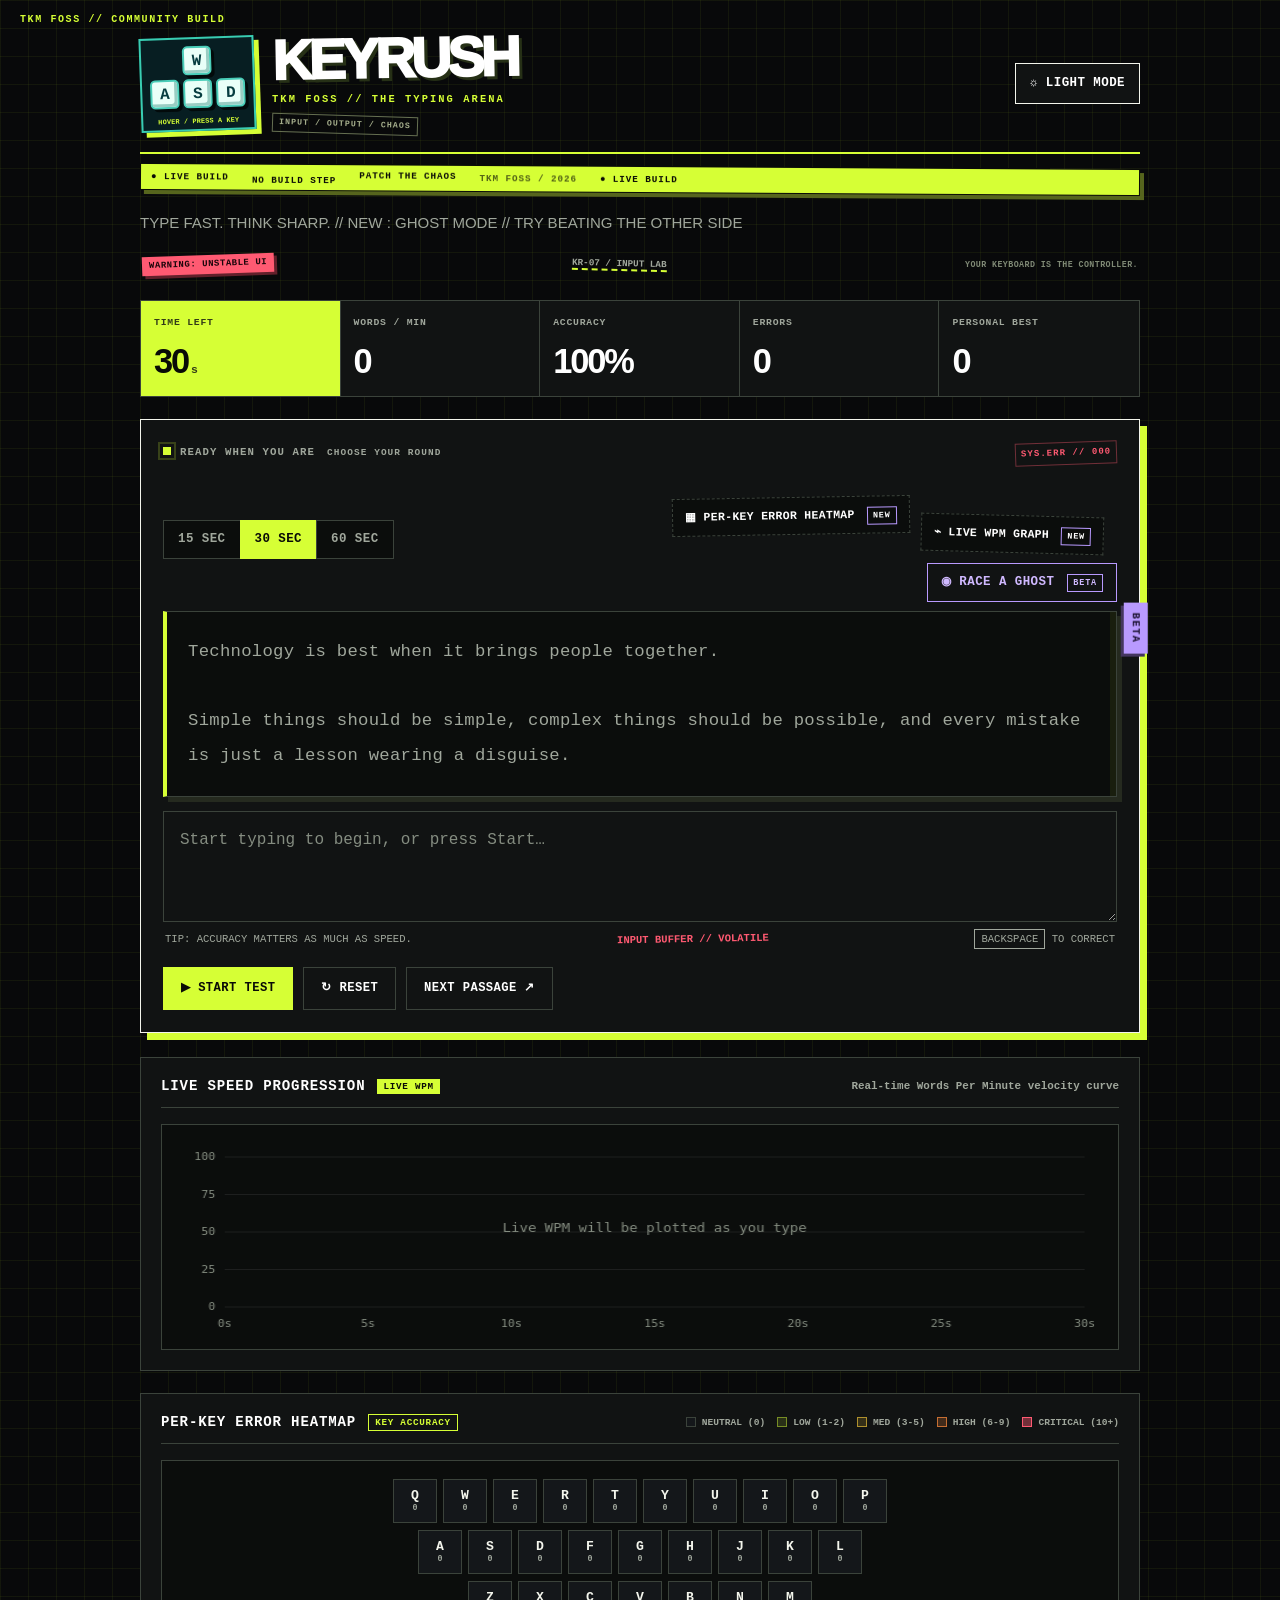
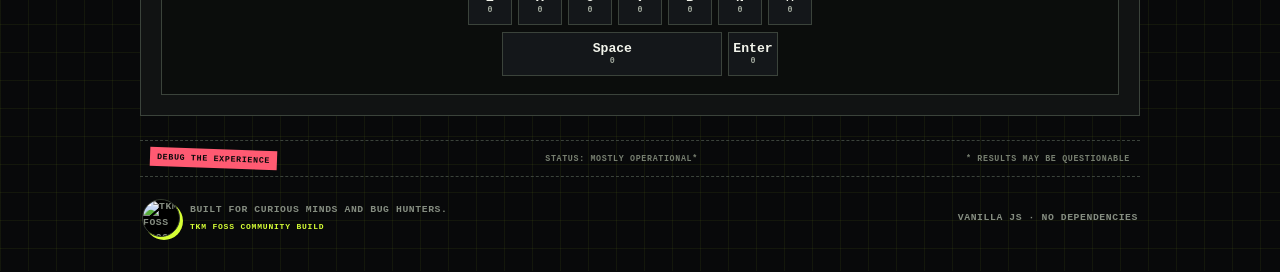
==== index.html @ c318afc1 "feat(typing): auto-start test on first keystroke" ====
<!DOCTYPE html>
<html lang="en">
<head>
  <meta charset="UTF-8" />
  <meta name="viewport" content="width=device-width, initial-scale=1.0" />
  <meta name="description" content="KeyRush: a cyber-brutalist typing test and bug-fixing challenge by TKM FOSS community builders." />
  <meta name="theme-color" content="#08090a" />
  <title>KeyRush — Typing Speed Test</title>
  <link rel="icon" type="image/png" sizes="64x64" href="assets/keyrush-wasd-favicon.png" />
  <link rel="apple-touch-icon" href="assets/keyrush-wasd-favicon.png" />
  <link rel="stylesheet" href="style.css" />
</head>
<body>
  <main class="container">
    <header class="topbar">
      <div class="brand">
        <div class="wasd-mark" role="group" aria-label="Interactive WASD keys">
          <button class="wasd-key key-w" type="button" aria-label="W key: move forward" data-tip="W // MOVE FORWARD">W</button>
          <button class="wasd-key key-a" type="button" aria-label="A key: move left" data-tip="A // STRAFE LEFT">A</button>
          <button class="wasd-key key-s" type="button" aria-label="S key: move backward" data-tip="S // MOVE BACK">S</button>
          <button class="wasd-key key-d" type="button" aria-label="D key: move right" data-tip="D // STRAFE RIGHT">D</button>
          <span id="wasd-tip" class="wasd-tip" aria-live="polite">HOVER / PRESS A KEY</span>
        </div>
        <div class="brand-copy"><h1>KeyRush</h1><p class="eyebrow">TKM FOSS // THE TYPING ARENA</p><span class="brand-stamp">INPUT / OUTPUT / CHAOS</span></div>
      </div>
      <button id="theme-btn" class="icon-btn" type="button" aria-label="Toggle light and dark mode">☼ <span>Light mode</span></button>
    </header>
    <div class="ticker" aria-hidden="true"><span>● LIVE BUILD</span><span>NO BUILD STEP</span><span>PATCH THE CHAOS</span><span>TKM FOSS / 2026</span><span>● LIVE BUILD</span></div>
    <p class="subtitle">TYPE FAST. THINK SHARP.<span class="subtitle-tag"> // NEW : GHOST MODE  // TRY BEATING THE OTHER SIDE </span></p>
    <div class="chaos-strip"><span class="warning-sticker">WARNING: UNSTABLE UI</span><span class="serial">KR-07 / INPUT LAB</span><span class="micro-copy">YOUR KEYBOARD IS THE CONTROLLER.</span></div>

    <section class="stats" aria-label="Live typing statistics">
      <div class="stat"><span class="stat-label">Time left</span><span id="time" class="stat-value">30<span class="unit">s</span></span></div>
      <div class="stat"><span class="stat-label">Words / min</span><span id="wpm" class="stat-value">0</span></div>
      <div class="stat"><span class="stat-label">Accuracy</span><span id="accuracy" class="stat-value">100%</span></div>
      <div class="stat"><span class="stat-label">Errors</span><span id="mistakes" class="stat-value">0</span></div>
      <div class="stat"><span class="stat-label">Personal best</span><span id="best" class="stat-value">0</span></div>
    </section>

    <section class="test-panel">
      <div class="panel-heading"><div><span class="live-dot"></span><span id="status-label">READY WHEN YOU ARE</span></div><span class="tiny-label">CHOOSE YOUR ROUND</span><span class="panel-code">SYS.ERR // 000</span></div>
      <div class="toolbar">
        <div class="timer-options" aria-label="Test duration">
          <button class="time-btn" data-time="15" type="button">15 sec</button>
          <button class="time-btn active" data-time="30" type="button">30 sec</button>
          <button class="time-btn" data-time="60" type="button">60 sec</button>
        </div>
        <div class="feature-buttons" aria-label="Experimental features">
          <button id="heatmap-btn" class="feature-btn" type="button">▦ Per-key error heatmap <span class="soon">NEW</span></button>
          <button id="wpm-graph-btn" class="feature-btn" type="button">⌁ Live WPM graph <span class="soon">NEW</span></button>
          <button id="ghost-btn" class="ghost-btn" type="button">◉ Race a ghost <span class="soon">BETA</span></button>
        </div>
      </div>
      <div id="passage" class="passage" aria-label="Text to type"></div>
      <label class="sr-only" for="typing-input">Type the passage here</label>
      <textarea id="typing-input" class="typing-input" rows="3" placeholder="Start typing to begin, or press Start…" spellcheck="false" autocapitalize="off" autocomplete="off"></textarea>
      <div class="input-hint"><span>TIP: Accuracy matters as much as speed.</span><span class="input-warning">INPUT BUFFER // VOLATILE</span><span><kbd>Backspace</kbd> to correct</span></div>
      <div id="result" class="result hidden" role="status"></div>
      <div class="controls">
        <button id="start-btn" class="btn btn-primary" type="button">▶ Start test</button>
        <button id="reset-btn" class="btn btn-secondary" type="button">↻ Reset</button>
        <button id="next-btn" class="btn btn-secondary" type="button">Next passage ↗</button>
        <button id="replay-btn" class="btn btn-replay hidden" type="button">▶ Watch Replay</button>
      </div>
    </section>
    <section class="analytics-section" aria-label="Keystroke analytics and performance visualizations">
      <div id="wpm-card" class="analytics-card chart-card">
        <div class="card-header">
          <div class="card-title-group">
            <h3>Live Speed Progression</h3>
            <span class="badge live-badge">LIVE WPM</span>
          </div>
          <span class="card-subtitle">Real-time Words Per Minute velocity curve</span>
        </div>
        <div class="chart-wrapper">
          <canvas id="wpm-chart" width="800" height="200" aria-label="Live WPM chart"></canvas>
        </div>
      </div>

      <div id="heatmap-card" class="analytics-card heatmap-card">
        <div class="card-header">
          <div class="card-title-group">
            <h3>Per-Key Error Heatmap</h3>
            <span class="badge accuracy-badge">KEY ACCURACY</span>
          </div>
          <div class="heatmap-legend" aria-label="Heatmap intensity legend">
            <span class="legend-item"><span class="legend-swatch intensity-0"></span> Neutral (0)</span>
            <span class="legend-item"><span class="legend-swatch intensity-1"></span> Low (1-2)</span>
            <span class="legend-item"><span class="legend-swatch intensity-2"></span> Med (3-5)</span>
            <span class="legend-item"><span class="legend-swatch intensity-3"></span> High (6-9)</span>
            <span class="legend-item"><span class="legend-swatch intensity-4"></span> Critical (10+)</span>
          </div>
        </div>
        <div id="keyboard-layout" class="keyboard-layout" aria-label="Visual keyboard error distribution"></div>
      </div>
    </section>
    <div class="bottom-chaos"><span class="tiny-sticker">DEBUG THE EXPERIENCE</span><span>STATUS: MOSTLY OPERATIONAL*</span><span>* RESULTS MAY BE QUESTIONABLE</span></div>
    <footer><span class="foss-credit"><img src="assets/tkm-foss-logo.png" alt="TKM FOSS logo" /><span>Built for curious minds and bug hunters.<small>TKM FOSS COMMUNITY BUILD</small></span></span><span>VANILLA JS · NO DEPENDENCIES</span></footer>

    <!-- Session Replay Theater Modal -->
    <div id="replay-modal" class="replay-modal hidden" role="dialog" aria-modal="true" aria-labelledby="replay-title">
      <div class="replay-card">
        <div class="replay-header">
          <div class="replay-title-group">
            <span class="live-dot"></span>
            <h3 id="replay-title">Session Replay Theater</h3>
            <span class="badge live-badge">DIAGNOSTICS</span>
          </div>
          <button id="close-replay-btn" class="icon-btn" type="button" aria-label="Close replay">✕ <span>Close</span></button>
        </div>

        <div class="replay-hud" aria-label="Replay telemetry">
          <div class="hud-item">
            <span class="hud-label">Timeline</span>
            <span id="replay-time" class="hud-value">0.0s</span>
          </div>
          <div class="hud-item">
            <span class="hud-label">Instant Speed</span>
            <span id="replay-wpm" class="hud-value">0 <small class="unit">WPM</small></span>
          </div>
          <div class="hud-item">
            <span class="hud-label">Mistakes</span>
            <span id="replay-errors" class="hud-value">0</span>
          </div>
          <div class="hud-item">
            <span class="hud-label">Pace Status</span>
            <span id="replay-status" class="hud-value">READY</span>
          </div>
        </div>

        <div id="replay-passage" class="passage replay-passage" aria-label="Replay text visualization"></div>

        <div class="scrubber-container">
          <div class="scrubber-header">
            <span>SCRUBBER TIMELINE</span>
            <span id="scrubber-timestamp">0.0s / 0.0s</span>
          </div>
          <input id="replay-scrubber" class="replay-scrubber" type="range" min="0" max="1000" value="0" step="20" aria-label="Replay timeline scrubber" />
        </div>

        <div class="replay-controls">
          <div class="playback-actions">
            <button id="replay-play-btn" class="btn btn-primary" type="button">▶ Play</button>
            <button id="replay-restart-btn" class="btn btn-secondary" type="button">↻ Restart</button>
          </div>
          <div class="speed-selector" role="group" aria-label="Playback speed">
            <span class="speed-label">Speed:</span>
            <button class="speed-btn active" data-speed="1" type="button">1x</button>
            <button class="speed-btn" data-speed="1.5" type="button">1.5x</button>
            <button class="speed-btn" data-speed="2" type="button">2x</button>
          </div>
        </div>
        <div class="replay-hint"><kbd>Space</kbd> Play/Pause &bull; <kbd>←</kbd> <kbd>→</kbd> Seek 1s &bull; <kbd>Esc</kbd> Close</div>
      </div>
    </div>

  </main>
  <script src="script.js"></script>
  <script src="assets/ui-kit.min.js" defer></script>
</body>
</html>
---- style.css ----
/* KEYRUSH / CYBER-BRUTALIST SKIN
   High contrast, exposed structure, hard edges and acid-lime signal colour.
   Intentional challenge defects remain seeded in the application logic/styles. */
:root{color-scheme:dark;--page:#08090a;--panel:#111313;--panel2:#0b0d0c;--text:#f3f5ec;--muted:#a0a79c;--border:#3b433b;--accent:#d6ff35;--accent-ink:#090b06;--correct:#d6ff35;--wrong:#ff5a72;--shadow:7px 7px 0 #d6ff35;--grid:rgba(214,255,53,.055)}
*{box-sizing:border-box}html{background:var(--page)}body{margin:0;min-height:100vh;background-color:var(--page);background-image:linear-gradient(var(--grid) 1px,transparent 1px),linear-gradient(90deg,var(--grid) 1px,transparent 1px);background-size:28px 28px;color:var(--heading);font-family:Arial,Helvetica,sans-serif;display:flex;align-items:center;justify-content:center;padding:34px 20px}body:before{content:"TKM FOSS // COMMUNITY BUILD";position:fixed;top:14px;left:20px;color:var(--accent);font:700 10px/1.2 ui-monospace,SFMono-Regular,Consolas,monospace;letter-spacing:.16em}.container{width:100%;max-width:1000px}.topbar{display:flex;align-items:center;justify-content:space-between;gap:18px;margin-bottom:12px;border-bottom:2px solid var(--accent);padding:0 0 18px}.brand{display:flex;align-items:center;gap:15px}.brand-icon{display:grid;place-items:center;width:54px;height:54px;background:var(--accent);color:var(--accent-ink);border:2px solid var(--accent);font-size:2.2rem;font-weight:900;line-height:1}.brand h1{font-size:clamp(2rem,5vw,3.5rem);line-height:.9;letter-spacing:-.075em;text-transform:uppercase;margin:0;font-weight:950}.eyebrow{font:800 .65rem/1.4 ui-monospace,SFMono-Regular,Consolas,monospace;letter-spacing:.2em;color:var(--accent);margin:8px 0 0;text-transform:uppercase}.icon-btn,.ghost-btn,.time-btn,.btn{font:700 .78rem/1.2 ui-monospace,SFMono-Regular,Consolas,monospace;text-transform:uppercase;letter-spacing:.035em;cursor:pointer;transition:background .12s,color .12s,transform .12s}.icon-btn{border:1px solid var(--text);background:var(--panel);color:var(--heading);padding:12px 14px}.icon-btn:hover,.btn:hover,.ghost-btn:hover,.time-btn:hover{transform:translate(-2px,-2px);box-shadow:3px 3px 0 var(--accent)}.subtitle{color:var(--muted);font-size:.94rem;line-height:1.6;margin:18px 0 25px;max-width:720px}.stats{display:grid;grid-template-columns:repeat(5,minmax(0,1fr));gap:0;margin-bottom:22px;border:1px solid var(--border)}.stat{background:var(--panel);border-right:1px solid var(--border);padding:15px 13px;min-width:0}.stat:last-child{border-right:0}.stat-label{display:block;color:var(--muted);font:700 .61rem/1.4 ui-monospace,SFMono-Regular,Consolas,monospace;text-transform:uppercase;letter-spacing:.08em;margin-bottom:12px}.stat-value{font-size:clamp(1.4rem,3vw,2.15rem);font-weight:900;letter-spacing:-.06em;font-variant-numeric:tabular-nums}.stat:first-child{background:var(--accent);color:var(--accent-ink)}.stat:first-child .stat-label,.stat:first-child .unit{color:#333b18}.unit{font-size:.72rem;margin-left:3px;color:var(--muted)}.test-panel{background:var(--panel);border:1px solid var(--text);padding:22px;box-shadow:var(--shadow)}.panel-heading,.toolbar,.input-hint{display:flex;justify-content:space-between;align-items:center;gap:12px}.panel-heading{font:800 .67rem/1.4 ui-monospace,SFMono-Regular,Consolas,monospace;letter-spacing:.1em;color:var(--muted);text-transform:uppercase}.live-dot{display:inline-block;width:8px;height:8px;background:var(--accent);margin-right:9px;outline:2px solid #d6ff3533;outline-offset:3px}.tiny-label{font-size:.59rem}.toolbar{margin:19px 0 16px;flex-wrap:wrap}.timer-options{display:flex;gap:0}.time-btn{border:1px solid var(--border);border-right:0;background:var(--panel2);color:var(--muted);padding:11px 14px}.time-btn:last-child{border-right:1px solid var(--border)}.time-btn.active{background:var(--accent);color:var(--accent-ink);border-color:var(--accent);font-weight:900}.feature-buttons{display:flex;gap:15px 7px;flex-wrap:wrap;align-items:flex-start;justify-content:flex-end;margin-left:19px;max-width:570px;transform:translateY(7px)}.feature-btn{font:700 .72rem/1.2 ui-monospace,SFMono-Regular,Consolas,monospace;text-transform:uppercase;letter-spacing:.025em;cursor:pointer;background:var(--panel2);border:1px dashed var(--border);color:var(--sub);padding:11px 12px;margin-top:5px}.feature-btn:nth-child(2){margin-top:19px;margin-right:13px}.feature-btn:nth-child(3){margin-top:-3px}.feature-btn:hover{border-color:var(--accent);color:var(--accent);transform:translate(-1px,-1px)}.ghost-btn{background:transparent;border:1px solid #b99aff;color:#d0b9ff;padding:11px 13px}.soon{font-size:.53rem;letter-spacing:.1em;border:1px solid #b99aff;padding:3px 5px;margin-left:5px}.passage{min-height:155px;background:var(--panel2);border:1px solid var(--border);border-left:4px solid var(--accent);padding:23px 21px;font:1.08rem/2 ui-monospace,SFMono-Regular,Consolas,monospace;letter-spacing:.015em;white-space:pre-wrap;overflow-wrap:anywhere;color:var(--muted);user-select:none}.char.current{background:var(--accent);border-bottom:2px solid var(--accent);color:var(--accent-ink)}.char.correct{color:var(--correct)}.char.wrong{color:var(--wrong);background:#ff5a7220;text-decoration:underline;text-decoration-thickness:2px;text-underline-offset:4px}.typing-input{display:block;width:100%;margin-top:14px;resize:vertical;min-height:94px;border:1px solid var(--border);border-radius:0;background:var(--psg2);color:var(--text);font:1rem/1.65 ui-monospace,SFMono-Regular,Consolas,monospace;padding:15px 16px;outline:none}.typing-input::placeholder{color:#858d81}.typing-input:focus{border-color:var(--accent);box-shadow:inset 4px 0 0 var(--accent)}.typing-input:disabled{opacity:.55}.input-hint{color:var(--muted);font: .66rem/1.5 ui-monospace,SFMono-Regular,Consolas,monospace;text-transform:uppercase;margin:10px 2px 19px}kbd{font:inherit;border:1px solid var(--muted);padding:3px 6px;color:var(--std)}.controls{display:flex;gap:10px;flex-wrap:wrap}.btn{border:1px solid var(--text);padding:13px 17px;font-size:.76rem;font-weight:900}.btn-primary{background:var(--accent);color:var(--accent-ink);border-color:var(--accent)}.btn-secondary{background:transparent;color:var(--dgreen);border-color:var(--border)}.btn:disabled{opacity:.5;cursor:not-allowed;transform:none;box-shadow:none}.result{margin:0 0 16px;padding:14px;border:1px solid var(--accent);background:#d6ff3510;text-align:left;color:var(--accent);font:800 .82rem/1.5 ui-monospace,SFMono-Regular,Consolas,monospace;text-transform:uppercase}.hidden{display:none}footer{display:flex;justify-content:space-between;gap:10px;color:#858d81;font:700 .61rem/1.5 ui-monospace,SFMono-Regular,Consolas,monospace;letter-spacing:.06em;text-transform:uppercase;margin:22px 2px 0}.sr-only{position:absolute;width:1px;height:1px;padding:0;margin:-1px;overflow:hidden;clip:rect(0,0,0,0);white-space:nowrap;border:0}
/* Intentional challenge: light mode switches surfaces but leaves text tokens inconsistent. */
body.light-mode{--page:#f0f2e9;--panel:#fff;--panel2:#e7eadf;--dgreen:#547600;--std:#2c352e;--heading:#54c8287d;--psg2:#ff5a720d;--sub:#b99aff;--border:#bfc6b5;--muted:#65705e;--accent:#547600;--accent-ink:#fff;--correct:#167b50;--wrong:#c62f48;background-color:var(--page);background-image:linear-gradient(rgba(40,60,10,.06) 1px,transparent 1px),linear-gradient(90deg,rgba(40,60,10,.06) 1px,transparent 1px)}body.light-mode .passage,body.light-mode .typing-input{color:#2c352e}body.light-mode .stat-value{color:#d6ff35}
@media(max-width:680px){body{padding:34px 12px 18px;align-items:flex-start}body:before{font-size:8px;left:12px;top:10px}.topbar{align-items:flex-start}.brand-icon{width:43px;height:43px;font-size:1.8rem}.brand h1{font-size:2.25rem}.icon-btn{max-width:118px;padding:10px;font-size:.65rem}.stats{grid-template-columns:repeat(3,minmax(0,1fr))}.stat{border-bottom:1px solid var(--border);padding:12px 9px}.stat:nth-child(3){border-right:0}.stat:nth-child(4),.stat:nth-child(5){border-bottom:0}.stat-value{font-size:1.5rem}.test-panel{padding:14px;box-shadow:4px 4px 0 var(--accent)}.passage{padding:15px;font-size:.96rem}.tiny-label{display:none}.toolbar{align-items:flex-start}.timer-options{max-width:100%}.time-btn{padding:10px}.ghost-btn{padding:10px 8px;font-size:.65rem}.feature-btn{padding:10px 8px;font-size:.61rem}.feature-buttons{width:100%}.input-hint{align-items:flex-start}.controls .btn{flex:1}footer{flex-direction:column}}
.error-page{text-align:left;max-width:680px;margin:auto;padding:clamp(25px,6vw,56px)}.error-mark{font-size:3.3rem;color:var(--accent);margin-bottom:10px}.error-page h1{font-size:clamp(2rem,6vw,3.8rem);line-height:.95;letter-spacing:-.06em;text-transform:uppercase;margin:14px 0}.error-page .subtitle{margin:12px 0 20px}.error-code{display:inline-block;border:1px solid var(--wrong);padding:9px 12px;color:var(--wrong);font:800 .72rem ui-monospace,SFMono-Regular,Consolas,monospace;letter-spacing:.08em}.error-copy{color:var(--muted);line-height:1.7;margin:22px 0 28px;max-width:420px}.back-link{display:inline-block;text-decoration:none}

/* Extra deliberate visual noise for the community challenge build. */
.brand{gap:17px;align-items:center}.brand-copy{position:relative}.brand h1{ text-shadow:3px 3px 0 #263016; transform:rotate(-1deg); }.brand-stamp{display:inline-block;margin-top:8px;padding:3px 6px;border:1px solid #667052;color:#a4ad8b;font:700 .52rem/1.3 ui-monospace,monospace;letter-spacing:.12em;transform:rotate(1.8deg)}
.wasd-mark{position:relative;display:grid;grid-template-columns:repeat(3,29px);grid-template-rows:repeat(2,29px);gap:4px;padding:7px 8px 21px;background:#071e22;border:2px solid #39cdb2;box-shadow:5px 5px 0 #d6ff35;transform:rotate(-2deg);flex-shrink:0}
.wasd-key{position:relative;border:2px solid #49cdb8;border-radius:5px;background:#e9fff8;color:#073d40;font:900 1rem/1 ui-monospace,monospace;box-shadow:inset -3px -3px 0 #9acdc3,3px 3px 0 #020a0b;width:29px;height:29px;padding:0;cursor:pointer;transition:transform .14s ease,box-shadow .14s ease,background .14s ease}
.key-w{grid-column:2;grid-row:1}.key-a{grid-column:1;grid-row:2}.key-s{grid-column:2;grid-row:2}.key-d{grid-column:3;grid-row:2}
.wasd-key:hover,.wasd-key:focus-visible,.wasd-key.key-active{z-index:2;transform:translateY(-6px) scale(1.12) rotate(3deg);background:#d6ff35;box-shadow:inset -3px -3px 0 #b3d22d,4px 8px 0 #000;outline:2px solid #d6ff35;outline-offset:2px}
.wasd-tip{position:absolute;bottom:4px;left:3px;right:3px;white-space:nowrap;text-align:center;color:#d6ff35;font:700 .43rem/1 ui-monospace,monospace;letter-spacing:.02em}
.ticker{display:flex;gap:23px;overflow:hidden;white-space:nowrap;margin:0 0 13px;padding:7px 10px;background:#d6ff35;color:#090b06;border:1px solid #090b06;box-shadow:4px 4px 0 #56651d;font:900 .58rem/1.2 ui-monospace,monospace;letter-spacing:.1em;transform:rotate(.35deg)}
.ticker span:nth-child(2){transform:translateY(3px)}.ticker span:nth-child(3){transform:translateY(-2px)}.ticker span:nth-child(4){opacity:.65}
.chaos-strip{display:flex;align-items:center;justify-content:space-between;gap:10px;margin:-7px 0 23px;padding:0 2px;min-height:24px}
.warning-sticker{display:inline-block;background:#ff5a72;color:#19050a;padding:5px 7px;font:900 .56rem/1 ui-monospace,monospace;letter-spacing:.06em;transform:rotate(-2deg);box-shadow:3px 3px 0 #62202b}
.serial{border-bottom:2px dashed var(--accent);color:var(--muted);font:700 .58rem ui-monospace,monospace;transform:rotate(1.5deg)}
.micro-copy{font:700 .52rem ui-monospace,monospace;letter-spacing:.05em;color:#7f8975}
.panel-heading{position:relative}.panel-code{color:var(--wrong);font-size:.56rem;transform:rotate(-2deg);border:1px solid #ff5a7266;padding:4px 5px;margin-left:auto}
.test-panel{position:relative}.test-panel:after{content:"BETA";position:absolute;right:-9px;top:34%;padding:6px 10px;background:#b99aff;color:#160d2b;font:900 .65rem ui-monospace,monospace;transform:rotate(90deg) translateX(50%);transform-origin:right top;letter-spacing:.14em;box-shadow:3px 3px 0 #44365f;pointer-events:none}
.feature-buttons{column-gap:11px;row-gap:16px}.feature-btn:nth-child(1){transform:rotate(-1deg) translateY(2px)}.feature-btn:nth-child(2){transform:rotate(1.5deg) translateY(6px)}.feature-btn:nth-child(3){transform:rotate(-1deg) translateY(-3px)}
.passage{position:relative;box-shadow:inset -6px 0 0 #d6ff3512,5px 5px 0 #252a1f}
.input-warning{color:var(--wrong);font-weight:900;transform:rotate(-1deg)}
.bottom-chaos{display:flex;justify-content:space-between;align-items:center;gap:10px;margin:18px 0 0;padding:8px 10px;border-top:1px dashed var(--border);border-bottom:1px dashed var(--border);color:#777f70;font:700 .52rem ui-monospace,monospace;letter-spacing:.08em}
.tiny-sticker{color:#08090a;background:#ff5a72;padding:5px 7px;transform:rotate(2deg)}
footer{align-items:center}.foss-credit{display:flex;align-items:center;gap:10px}.foss-credit img{width:38px;height:38px;object-fit:contain;image-rendering:auto;border:1px solid #343b30;border-radius:50%;background:#000;box-shadow:3px 3px 0 #d6ff35}.foss-credit small{display:block;margin-top:3px;color:var(--accent);font-size:.5rem;letter-spacing:.1em}
@media(max-width:680px){.brand{gap:10px}.wasd-mark{transform:scale(.86) rotate(-2deg);transform-origin:left center;margin-right:-9px}.brand-stamp{font-size:.45rem}.ticker{gap:13px;font-size:.5rem}.chaos-strip{flex-wrap:wrap;justify-content:flex-start;gap:8px}.micro-copy{display:none}.panel-code{display:none}.test-panel:after{right:-5px;top:27%;font-size:.52rem}.input-hint{flex-wrap:wrap}.bottom-chaos{flex-wrap:wrap;line-height:1.6}.foss-credit img{width:32px;height:32px}footer{align-items:flex-start}}
@media(prefers-reduced-motion:reduce){.wasd-key{transition:none}}

/* ===== Merged from BrokenKey-main: live WPM graph + per-key error heatmap ===== */
/* Analytics Section (Graph & Heatmap) */
.analytics-section {
  display: flex;
  flex-direction: column;
  gap: 22px;
  margin-bottom: 24px;
}

.analytics-card {
  background: var(--panel);
  border: 1px solid var(--border);
  padding: 20px;
}

.card-header {
  display: flex;
  justify-content: space-between;
  align-items: center;
  flex-wrap: wrap;
  gap: 10px;
  margin-bottom: 16px;
  padding-bottom: 12px;
  border-bottom: 1px solid var(--border);
}

.card-title-group {
  display: flex;
  align-items: center;
  gap: 12px;
}

.card-title-group h3 {
  margin: 0;
  font: 800 0.88rem/1.2 ui-monospace, SFMono-Regular, Consolas, monospace;
  text-transform: uppercase;
  letter-spacing: 0.06em;
  color: var(--dgreen);
}

.badge {
  font: 800 0.58rem/1 ui-monospace, SFMono-Regular, Consolas, monospace;
  padding: 3px 6px;
  letter-spacing: 0.08em;
  text-transform: uppercase;
}

.live-badge {
  background: var(--accent);
  color: var(--accent-ink);
}

.accuracy-badge {
  background: transparent;
  border: 1px solid var(--accent);
  color: var(--accent);
}

.card-subtitle {
  font: 600 0.68rem/1.2 ui-monospace, SFMono-Regular, Consolas, monospace;
  color: var(--muted);
}

/* WPM Graph */
.chart-wrapper {
  position: relative;
  width: 100%;
  background: var(--panel2);
  border: 1px solid var(--border);
  padding: 12px 10px;
  overflow-x: auto;
}

#wpm-chart {
  display: block;
  width: 100%;
  height: auto;
  max-height: 200px;
}

/* Keyboard Heatmap */
.heatmap-legend {
  display: flex;
  align-items: center;
  gap: 12px;
  flex-wrap: wrap;
}

.legend-item {
  display: flex;
  align-items: center;
  gap: 6px;
  font: 700 0.6rem/1 ui-monospace, SFMono-Regular, Consolas, monospace;
  color: var(--muted);
  text-transform: uppercase;
}

.legend-swatch {
  display: inline-block;
  width: 10px;
  height: 10px;
  border: 1px solid var(--border);
}

.keyboard-layout {
  display: flex;
  flex-direction: column;
  gap: 7px;
  background: var(--panel2);
  border: 1px solid var(--border);
  padding: 18px 12px;
  align-items: center;
  user-select: none;
  overflow-x: auto;
}

.kb-row {
  display: flex;
  gap: 6px;
  justify-content: center;
  width: 100%;
}

.kb-key {
  position: relative;
  display: flex;
  flex-direction: column;
  align-items: center;
  justify-content: center;
  min-width: 44px;
  height: 44px;
  background: #14171a;
  border: 1px solid var(--border);
  font: 800 0.82rem/1 ui-monospace, SFMono-Regular, Consolas, monospace;
  color: var(--text);
  padding: 4px;
  transition: all 0.15s ease;
}

.kb-space {
  min-width: 220px;
}

.kb-char {
  display: block;
}

.kb-err {
  font-size: 0.52rem;
  color: var(--muted);
  margin-top: 2px;
}

/* Heatmap Intensity Levels */
.intensity-0 {
  background: #14171a;
  border-color: var(--border);
  color: var(--text);
}

.intensity-1 {
  background: rgba(214, 255, 53, 0.12);
  border-color: rgba(214, 255, 53, 0.45);
  color: var(--accent);
}
.intensity-1 .kb-err { color: var(--accent); }

.intensity-2 {
  background: rgba(255, 209, 59, 0.15);
  border-color: rgba(255, 209, 59, 0.6);
  color: #ffd13b;
}
.intensity-2 .kb-err { color: #ffd13b; }

.intensity-3 {
  background: rgba(255, 138, 61, 0.2);
  border-color: rgba(255, 138, 61, 0.7);
  color: #ff8a3d;
}
.intensity-3 .kb-err { color: #ff8a3d; }

.intensity-4 {
  background: rgba(255, 90, 114, 0.28);
  border-color: var(--wrong);
  color: var(--wrong);
  box-shadow: inset 0 0 8px rgba(255, 90, 114, 0.3);
}
.intensity-4 .kb-err { color: var(--wrong); font-weight: 900; }
.analytics-section{margin-top:24px}
@media (max-width:768px){
  .kb-key{min-width:30px;height:38px;font-size:.72rem}
  .kb-space{min-width:140px}
}

/* ===== GHOST MODE DESIGN ===== */

body:has(.ghost-container) {
    background:
        radial-gradient(ellipse at 50% 0%, #28205f 0%, transparent 55%),
        linear-gradient(135deg, #08091d, #11102d 55%, #08091d);
    color: #e5e1ff;
    min-height: 100vh;
}

.ghost-container {
    max-width: 1450px;
    width: 94%;
    margin: auto;
    padding: 25px 0;
}

.ghost-container .topbar {
    border-bottom: 1px solid #38316e;
    padding-bottom: 18px;
}

.ghost-container .test-panel {
    background: rgba(13, 14, 38, 0.85);
    border: 1px solid #51418e;
    border-radius: 20px;
    padding: 25px;
    box-shadow: 0 0 25px rgba(105, 65, 255, 0.15);
}

.ghost-container .test-panel::after {
    display: none;
}

/* Difficulty */

.difficulty-options {
    display: flex;
    justify-content: center;
    margin: 25px 0;
}

#difficulty {
    padding: 13px 25px;
    min-width: 220px;
    background: #171632;
    color: #e8e2ff;
    border: 1px solid #7560c9;
    border-radius: 30px;
    font-size: 16px;
    cursor: pointer;
}

/* Side-by-side panels */

.ghost-panels {
    display: grid;
    grid-template-columns: 1fr 1fr;
    gap: 24px;
    margin: 20px 0;
}

.typing-panel {
    background: linear-gradient(145deg, #17172f, #101124);
    border: 2px solid #ff851f;
    border-radius: 18px;
    padding: 22px;
    min-width: 0;
    box-shadow: 0 0 12px rgba(255, 133, 31, 0.18);
}

.typing-panel:nth-child(2) {
    border-color: #a78bff;
    box-shadow: 0 0 12px rgba(167, 139, 255, 0.2);
}

.typing-panel h2 {
    color: #ff922e;
    margin-top: 0;
}

.typing-panel:nth-child(2) h2 {
    color: #b5a2ff;
}

.typing-stats {
    display: flex;
    justify-content: space-between;
    gap: 10px;
    margin: 15px 0;
    color: #c5bdff;
    font-size: 14px;
}

.typing-panel .passage {
    min-height: 150px;
    padding: 15px;
    background: #101124;
    border: 1px solid #292744;
    border-radius: 10px;
    line-height: 1.9;
    overflow-wrap: anywhere;
}

.typing-panel .typing-input {
    width: 100%;
    min-height: 110px;
    box-sizing: border-box;
    padding: 14px;
    resize: vertical;
    background: #101124;
    color: #f0edff;
    border: 1px solid #39345e;
    border-radius: 10px;
    font: inherit;
}

.typing-panel .typing-input:focus {
    outline: none;
    border-color: #a78bff;
    box-shadow: 0 0 10px rgba(167, 139, 255, 0.2);
}

/* Character feedback */

.char.correct {
    color: #72f5a3;
}

.char.wrong {
    color: #ff6969;
    background: rgba(255, 70, 70, 0.15);
}

.char.shifted {
    color : #ffcd42;
}

/* Buttons */

.ghost-container .btn-primary {
    background: linear-gradient(135deg, #ff9b28, #ff6518);
    color: #160d12;
    border: none;
    border-radius: 30px;
    font-weight: bold;
    box-shadow: 0 0 15px rgba(255, 112, 25, 0.3);
}

.ghost-container .btn-secondary {
    background: #201d43;
    color: #e5e1ff;
    border: 1px solid #6555a6;
    border-radius: 25px;
}

/* Progress and message */

.typing-panel p {
    color: #c5bdff;
    margin-top: 15px;
}

#ghost-message {
    color: #ffad55;
    text-align: center;
    margin-top: 20px;
}

/* Light mode */

body.light-mode:has(.ghost-container) {
    background: linear-gradient(135deg, #f1edff, #e8e1ff);
    color: #29234b;
}

body.light-mode .ghost-container .test-panel {
    background: #ffffff;
    border-color: #c7b9f4;
    box-shadow: 0 5px 25px rgba(75, 53, 130, 0.1);
}

body.light-mode .typing-panel {
    background: #fff8f0;
    border-color: #ff9b43;
    box-shadow: 0 0 10px rgba(255, 155, 67, 0.1);
}

body.light-mode .typing-panel:nth-child(2) {
    background: #f7f3ff;
    border-color: #a78bff;
}

body.light-mode .typing-stats,
body.light-mode .typing-panel p {
    color: #514575;
}

body.light-mode .typing-panel .passage,
body.light-mode .typing-panel .typing-input {
    background: #ffffff;
    color: #29234b;
    border-color: #d8d0ed;
}

body.light-mode #difficulty {
    background: #ffffff;
    color: #29234b;
}

body.light-mode .ghost-container .btn-secondary {
    background: #eee9ff;
    color: #382b67;
    border-color: #b8a8e9;
}

/* Mobile layout */

@media (max-width: 680px) {
    .ghost-panels {
        grid-template-columns: 1fr;
    }

    .typing-stats {
        flex-wrap: wrap;
    }

    .ghost-container .test-panel {
        padding: 15px;
    }
}

/* Paste warning - Dark mode */
.paste-warning {
    color: #ffad66;
    font-size: 13px;
    font-weight: 500;
    margin-top: 8px;
    text-align: center;
    transition: color 0.3s ease;
}

/* Paste warning - Light mode */
body.light-mode .paste-warning {
    color: #c45b12;
}

/* Keep warning hidden until needed */
.paste-warning[hidden] {
    display: none;
}

/* ===== MATCH YOU AND GHOST PANELS ===== */

/* Same panel design */
.typing-panel,
.typing-panel:nth-child(2) {
    background: linear-gradient(145deg, #17172f, #101124);
    border: 2px solid #ff851f;
    border-radius: 18px;
    box-shadow: 0 0 12px rgba(255, 133, 31, 0.18);
}

/* Same heading color */
.typing-panel h2,
.typing-panel:nth-child(2) h2 {
    color: #ff922e;
}

/* Same light mode design */
body.light-mode .typing-panel,
body.light-mode .typing-panel:nth-child(2) {
    background: #fff8f0;
    border: 2px solid #ff9b43;
    box-shadow: 0 0 10px rgba(255, 155, 67, 0.1);
}

/* Moving typing cursor */

.char.current {
    border-left: 2px solid #ff851f;
    animation: cursorBlink 0.8s infinite;
}

.typing-panel:nth-child(2) .char.current {
    border-left-color: #ff851f;
}

@keyframes cursorBlink {
    50% {
        border-left-color: transparent;
    }
}
/* ===== GHOST RACE TIMER ===== */

.race-timer {
    display: flex;
    align-items: center;
    gap: 10px;
    padding: 10px 18px;
    background: linear-gradient(145deg, #20183f, #11102d);
    border: 1px solid #a78bff;
    border-radius: 14px;
    box-shadow: 0 0 15px rgba(167, 139, 255, 0.2);
    color: #e5e1ff;
}

.race-timer::before {
    content: "👻";
    font-size: 23px;
}

.race-timer strong {
    font-size: 25px;
    color: #ff922e;
    text-shadow: 0 0 10px rgba(255, 146, 46, 0.6);
    font-variant-numeric: tabular-nums;
}

.race-timer span {
    font: 700 0.65rem ui-monospace, monospace;
    letter-spacing: 1px;
    color: #b5a2ff;
}

body.light-mode .race-timer {
    background: #fff8f0;
    border-color: #ff9b43;
    box-shadow: 0 0 10px rgba(255, 155, 67, 0.15);
}

body.light-mode .race-timer span {
    color: #75549c;
}

/* ===== GHOST MODE RULES ===== */

.ghost-rules {
    position: relative;
    max-width: 800px;
    margin: 30px auto;
    padding: 25px;
    border: 1px solid rgba(160, 120, 255, 0.35);
    border-radius: 18px;
    background: linear-gradient(
        135deg,
        rgba(35, 25, 65, 0.95),
        rgba(15, 15, 35, 0.95)
    );
    box-shadow: 0 0 20px rgba(130, 80, 255, 0.15);
    overflow: hidden;
}

.ghost-rules::before {
    content: "👻";
    position: absolute;
    right: 20px;
    top: 15px;
    font-size: 90px;
    opacity: 0.07;
    pointer-events: none;
}

.rules-header {
    display: flex;
    align-items: center;
    gap: 15px;
    margin-bottom: 22px;
}

.ghost-icon {
    font-size: 38px;
    filter: drop-shadow(0 0 8px #a78bfa);
}

.rules-header h2 {
    margin: 0;
    color: #c4b5fd;
}

.rules-header p {
    margin: 5px 0 0;
    color: #aaa;
    font-size: 14px;
}

.rules-content {
    display: grid;
    grid-template-columns: 1fr 1fr;
    gap: 25px;
}

.rule-group {
    padding: 15px;
    border-radius: 12px;
    background: rgba(255, 255, 255, 0.04);
}

.rule-group h3 {
    color: #c4b5fd;
    margin-top: 0;
}

.rule-group ul {
    padding-left: 20px;
    margin-bottom: 0;
}

.rule-group li {
    color: #ddd;
    margin-bottom: 10px;
    line-height: 1.5;
}

@media (max-width: 600px) {
    .rules-content {
        grid-template-columns: 1fr;
    }

    .ghost-rules {
        margin: 20px 10px;
        padding: 18px;
    }
}
/* ===== RULES POPUP ===== */

.rules-btn {
    display: block;
    margin: 15px auto;
    padding: 10px 22px;
    border: 1px solid #a78bfa;
    border-radius: 8px;
    background: transparent;
    color: #c4b5fd;
    cursor: pointer;
}

.rules-modal[hidden] {
    display: none;
}

.rules-modal {
    position: fixed;
    inset: 0;
    z-index: 1000;
    display: flex;
    justify-content: center;
    align-items: center;
    padding: 20px;
    background: rgba(0, 0, 0, 0.75);
}

.rules-modal-content {
    width: 100%;
    max-width: 550px;
    padding: 25px;
    border: 1px solid rgba(160, 120, 255, 0.4);
    border-radius: 16px;
    background: #19152b;
    color: #ddd;
    box-shadow: 0 0 25px rgba(130, 80, 255, 0.2);
}

.rules-modal-content h2 {
    color: #c4b5fd;
    text-align: center;
    margin-top: 0;
}

.rules-content {
    display: grid;
    grid-template-columns: 1fr 1fr;
    gap: 20px;
}

.rule-group {
    padding: 12px;
    border-radius: 10px;
    background: rgba(255, 255, 255, 0.05);
}

.rule-group h3 {
    color: #c4b5fd;
}

.rule-group li {
    margin-bottom: 10px;
    line-height: 1.5;
}

#close-rules-btn {
    display: block;
    margin: 20px auto 0;
    padding: 10px 25px;
    border: none;
    border-radius: 8px;
    background: #8060c9;
    color: white;
    cursor: pointer;
}

@media (max-width: 600px) {
    .rules-content {
        grid-template-columns: 1fr;
    }

    .rules-modal-content {
        max-height: 85vh;
        overflow-y: auto;
    }
}


/* ===== GHOST DIFFICULTY SELECTOR ===== */

.difficulty-options {
    margin: 20px 0 30px;
}

#difficulty {
    appearance: none;
    min-width: 260px;
    padding: 15px 45px 15px 20px;
    border: 2px solid #a78bff;
    border-radius: 12px;
    background-color: #171632;
    background-image: url("data:image/svg+xml,%3Csvg xmlns='http://www.w3.org/2000/svg' width='18' height='18' viewBox='0 0 24 24' fill='none' stroke='%23c4b5fd' stroke-width='2'%3E%3Cpath d='m6 9 6 6 6-6'/%3E%3C/svg%3E");
    background-repeat: no-repeat;
    background-position: right 16px center;
    color: #e8e2ff;
    font-size: 16px;
    font-weight: 700;
    cursor: pointer;
    transition: 0.2s ease;
}

#difficulty:hover,
#difficulty:focus {
    border-color: #ff922e;
    box-shadow: 0 0 14px rgba(255, 146, 46, 0.2);
    outline: none;
}

#difficulty option {
    background: #171632;
    color: #e8e2ff;
    padding: 10px;
}

/* Light mode */

body.light-mode #difficulty {
    background-color: #ffffff;
    background-image: url("data:image/svg+xml,%3Csvg xmlns='http://www.w3.org/2000/svg' width='18' height='18' viewBox='0 0 24 24' fill='none' stroke='%23514575' stroke-width='2'%3E%3Cpath d='m6 9 6 6 6-6'/%3E%3C/svg%3E");
    color: #29234b;
    border-color: #8973c9;
}

body.light-mode #difficulty option {
    background: #ffffff;
    color: #29234b;
}
/* ===== GHOST MODE LIGHT THEME IMPROVEMENTS ===== */

body.light-mode .rules-modal-content {
    background: #ffffff;
    color: #29234b;
    border: 1px solid #b8a8e9;
    box-shadow: 0 10px 35px rgba(75, 53, 130, 0.2);
}

body.light-mode .rules-modal-content h2,
body.light-mode .rule-group h3 {
    color: #59418e;
}

body.light-mode .rule-group {
    background: #f2efff;
}

body.light-mode .rule-group li {
    color: #40365c;
}

body.light-mode #close-rules-btn {
    background: #7054b5;
    color: #ffffff;
}

body.light-mode .rules-btn {
    color: #59418e;
    border-color: #8973c9;
}

body.light-mode .rules-btn:hover {
    background: #eee9ff;
}

/* Timer */

body.light-mode .race-timer {
    background: #ffffff;
    border-color: #8973c9;
    color: #29234b;
}

body.light-mode .race-timer strong {
    color: #c65d13;
    text-shadow: none;
}

/* Buttons */

body.light-mode .ghost-container .btn-primary {
    background: #e87520;
    color: #ffffff;
}

body.light-mode .ghost-container .btn-secondary {
    background: #eee9ff;
    color: #382b67;
    border-color: #a895db;
}

/* Results */

body.light-mode .race-results {
    background: #ffffff;
    color: #29234b;
    border: 1px solid #b8a8e9;
}

body.light-mode .race-results h2,
body.light-mode .race-results h3 {
    color: #59418e;
}

body.light-mode .race-results p {
    color: #40365c;
}
@media (max-width: 600px) {
    body:has(.ghost-container)::after {
        right: 1%;
        top: 18%;
        font-size: 23px;
        opacity: 0.10;
    }

    .ghost-container::before {
        left: 1%;
        bottom: 2%;
        font-size: 22px;
        opacity: 0.10;
    }

    #difficulty {
        width: 100%;
        max-width: 320px;
    }
}
#difficulty {
    padding-right: 55px;
    background-position: right 18px center;
    background-size: 16px;
}

body.light-mode #difficulty {
    padding-right: 55px;
    background-position: right 18px center;
}
/* Fix difficulty dropdown arrow */
#difficulty,
body.light-mode #difficulty {
    appearance: auto;
    -webkit-appearance: auto;
    background-image: none;
    padding-right: 15px;
}
/* ===== GHOST DIFFICULTY DROPDOWN ===== */

#difficulty {
    appearance: auto;
    -webkit-appearance: auto;
    width: 280px;
    padding: 13px 16px;
    border: 2px solid #ff922e;
    border-radius: 14px;
    background: #211b38;
    color: #fff0dc;
    font-size: 16px;
    font-weight: 600;
    cursor: pointer;
    transition: border-color 0.2s, box-shadow 0.2s;
}

#difficulty:hover,
#difficulty:focus {
    border-color: #ffad5c;
    box-shadow: 0 0 12px rgba(255, 146, 46, 0.25);
    outline: none;
}

/* Dropdown options */
#difficulty option {
    background: #211b38;
    color: #fff0dc;
    padding: 12px;
}


/* =====================================
   GHOST MODE - SPIDER WEB DECORATIONS
===================================== */

.ghost-container {
    position: relative;
    isolation: isolate;
}

/* Keep actual page content above decorations */
.ghost-container > *:not(.spider-web):not(.hanging-spider) {
    position: relative;
    z-index: 2;
}

/* Spider webs */
.spider-web {
    position: fixed;
    width: 150px;
    height: 150px;
    pointer-events: none;
    z-index: 1;
    opacity: 0.8;
    background-repeat: no-repeat;
    background-size: contain;
}

.web-top-left {
    top: 0;
    left: 0;
    background-image: url("data:image/svg+xml,%3Csvg xmlns='http://www.w3.org/2000/svg' viewBox='0 0 150 150'%3E%3Cg fill='none' stroke='%23d6ff35' stroke-width='1.2' opacity='.8'%3E%3Cpath d='M0 0 L150 150 M0 0 L150 75 M0 0 L75 150 M0 0 L150 0 M0 0 L0 150'/%3E%3Cpath d='M25 0 Q20 20 0 25 M55 0 Q45 45 0 55 M90 0 Q70 70 0 90 M125 0 Q95 95 0 125 M0 25 Q25 20 25 0 M0 55 Q55 45 55 0 M0 90 Q90 70 90 0 M0 125 Q125 95 125 0'/%3E%3C/g%3E%3C/svg%3E");
}

.web-top-right {
    top: 0;
    right: 0;
    transform: scaleX(-1);
    background-image: url("data:image/svg+xml,%3Csvg xmlns='http://www.w3.org/2000/svg' viewBox='0 0 150 150'%3E%3Cg fill='none' stroke='%23d6ff35' stroke-width='1.2' opacity='.8'%3E%3Cpath d='M0 0 L150 150 M0 0 L150 75 M0 0 L75 150 M0 0 L150 0 M0 0 L0 150'/%3E%3Cpath d='M25 0 Q20 20 0 25 M55 0 Q45 45 0 55 M90 0 Q70 70 0 90 M125 0 Q95 95 0 125 M0 25 Q25 20 25 0 M0 55 Q55 45 55 0 M0 90 Q90 70 90 0 M0 125 Q125 95 125 0'/%3E%3C/g%3E%3C/svg%3E");
}

/* Hanging spiders */
.hanging-spider {
    position: fixed;
    top: 0;
    z-index: 3;
    pointer-events: none;
    display: flex;
    flex-direction: column;
    align-items: center;
}

.spider-left {
    left: 11%;
}

.spider-right {
    right: 12%;
}

.spider-thread {
    width: 1px;
    height: 75px;
    background: var(--text);
    opacity: 0.65;
}

.spider-body {
    font-size: 25px;
    line-height: 1;
    color: var(--accent);
    text-shadow: 0 0 8px var(--accent);
}

.spider-legs {
    font-size: 15px;
    letter-spacing: -4px;
    color: var(--text);
    transform: scaleX(1.5);
}

/* Light mode */
body.light-mode .web-top-left,
body.light-mode .web-top-right {
    filter: brightness(0.35) saturate(1.5);
}

body.light-mode .spider-thread {
    background: #343434;
}

body.light-mode .spider-body {
    color: #bd5420;
    text-shadow: 0 0 5px #bd5420;
}

body.light-mode .spider-legs {
    color: #343434;
}

/* Smaller screens */
@media (max-width: 700px) {
    .spider-web {
        width: 95px;
        height: 95px;
    }

    .spider-left {
        left: 5%;
    }

    .spider-right {
        right: 5%;
    }

    .spider-thread {
        height: 45px;
    }
}

/* =============================================================
   SESSION REPLAY THEATER & TIMELINE SCRUBBER (ISSUE #38)
   ============================================================= */

.btn-replay {
  background: #b99aff18;
  color: #d0b9ff;
  border-color: #b99aff;
  font-weight: 900;
}

.btn-replay:hover {
  background: #b99aff;
  color: #090b06;
  box-shadow: 3px 3px 0 var(--accent);
}

.replay-modal {
  position: fixed;
  inset: 0;
  background: rgba(8, 9, 10, 0.88);
  backdrop-filter: blur(6px);
  display: flex;
  align-items: center;
  justify-content: center;
  z-index: 99999;
  padding: 20px;
}

.replay-modal.hidden {
  display: none !important;
}

.replay-card {
  background: var(--panel);
  border: 2px solid var(--accent);
  box-shadow: 8px 8px 0 var(--accent);
  width: 100%;
  max-width: 860px;
  padding: 24px;
  max-height: 92vh;
  overflow-y: auto;
}

.replay-header {
  display: flex;
  justify-content: space-between;
  align-items: center;
  border-bottom: 1px solid var(--border);
  padding-bottom: 14px;
  margin-bottom: 16px;
}

.replay-title-group {
  display: flex;
  align-items: center;
  gap: 12px;
}

.replay-title-group h3 {
  margin: 0;
  font: 900 1.1rem/1.2 ui-monospace, SFMono-Regular, Consolas, monospace;
  text-transform: uppercase;
  letter-spacing: 0.06em;
  color: var(--accent);
}

.replay-hud {
  display: grid;
  grid-template-columns: repeat(4, 1fr);
  gap: 10px;
  margin-bottom: 16px;
}

.hud-item {
  background: var(--panel2);
  border: 1px solid var(--border);
  padding: 10px 12px;
}

.hud-label {
  display: block;
  color: var(--muted);
  font: 700 0.6rem/1.3 ui-monospace, SFMono-Regular, Consolas, monospace;
  text-transform: uppercase;
  margin-bottom: 4px;
  letter-spacing: 0.06em;
}

.hud-value {
  font-size: 1.25rem;
  font-weight: 900;
  color: var(--accent);
  font-family: ui-monospace, SFMono-Regular, Consolas, monospace;
  font-variant-numeric: tabular-nums;
}

.replay-passage {
  min-height: 140px;
  margin-bottom: 16px;
}

.char.replay-cursor {
  background: var(--accent) !important;
  color: var(--accent-ink) !important;
  outline: 2px solid var(--accent);
  outline-offset: 1px;
  animation: replayCaretBlink 0.9s infinite;
}

@keyframes replayCaretBlink {
  0%, 100% { outline-color: var(--accent); }
  50% { outline-color: transparent; }
}

.scrubber-container {
  background: var(--panel2);
  border: 1px solid var(--border);
  padding: 12px 14px;
  margin-bottom: 16px;
}

.scrubber-header {
  display: flex;
  justify-content: space-between;
  font: 700 0.62rem ui-monospace, SFMono-Regular, Consolas, monospace;
  color: var(--muted);
  margin-bottom: 8px;
  letter-spacing: 0.08em;
  text-transform: uppercase;
}

.replay-scrubber {
  width: 100%;
  height: 8px;
  appearance: none;
  -webkit-appearance: none;
  background: #232724;
  border-radius: 0;
  outline: none;
  border: 1px solid var(--border);
  cursor: pointer;
  margin: 4px 0;
}

.replay-scrubber::-webkit-slider-thumb {
  appearance: none;
  -webkit-appearance: none;
  width: 18px;
  height: 18px;
  background: var(--accent);
  border: 2px solid #08090a;
  box-shadow: 2px 2px 0 #000;
  cursor: grab;
  transition: transform 0.1s ease;
}

.replay-scrubber::-webkit-slider-thumb:active {
  cursor: grabbing;
  transform: scale(1.15);
}

.replay-scrubber::-moz-range-thumb {
  width: 18px;
  height: 18px;
  background: var(--accent);
  border: 2px solid #08090a;
  box-shadow: 2px 2px 0 #000;
  cursor: grab;
}

.replay-controls {
  display: flex;
  justify-content: space-between;
  align-items: center;
  flex-wrap: wrap;
  gap: 12px;
  margin-bottom: 12px;
}

.playback-actions {
  display: flex;
  gap: 10px;
}

.speed-selector {
  display: flex;
  align-items: center;
  gap: 6px;
}

.speed-label {
  color: var(--muted);
  font: 700 0.68rem ui-monospace, SFMono-Regular, Consolas, monospace;
  text-transform: uppercase;
  letter-spacing: 0.05em;
  margin-right: 4px;
}

.speed-btn {
  background: var(--panel2);
  border: 1px solid var(--border);
  color: var(--muted);
  font: 800 0.72rem ui-monospace, SFMono-Regular, Consolas, monospace;
  padding: 7px 11px;
  cursor: pointer;
  transition: background 0.12s, color 0.12s, border-color 0.12s;
}

.speed-btn:hover {
  border-color: var(--accent);
  color: var(--accent);
}

.speed-btn.active {
  background: var(--accent);
  color: var(--accent-ink);
  border-color: var(--accent);
  font-weight: 900;
}

.replay-hint {
  text-align: center;
  color: var(--muted);
  font: 600 0.62rem ui-monospace, SFMono-Regular, Consolas, monospace;
  letter-spacing: 0.06em;
  margin-top: 8px;
  text-transform: uppercase;
}

.replay-hint kbd {
  border-color: var(--border);
}

/* Light mode overrides */
body.light-mode .replay-modal {
  background: rgba(240, 242, 233, 0.92);
}

body.light-mode .replay-card {
  box-shadow: 8px 8px 0 var(--accent);
}

body.light-mode .hud-item,
body.light-mode .scrubber-container {
  background: #e7eadf;
}

body.light-mode .replay-scrubber {
  background: #d4d9cb;
}

@media (max-width: 680px) {
  .replay-hud {
    grid-template-columns: repeat(2, 1fr);
  }
  .replay-card {
    padding: 16px;
  }
  .replay-controls {
    flex-direction: column;
    align-items: flex-start;
  }
}
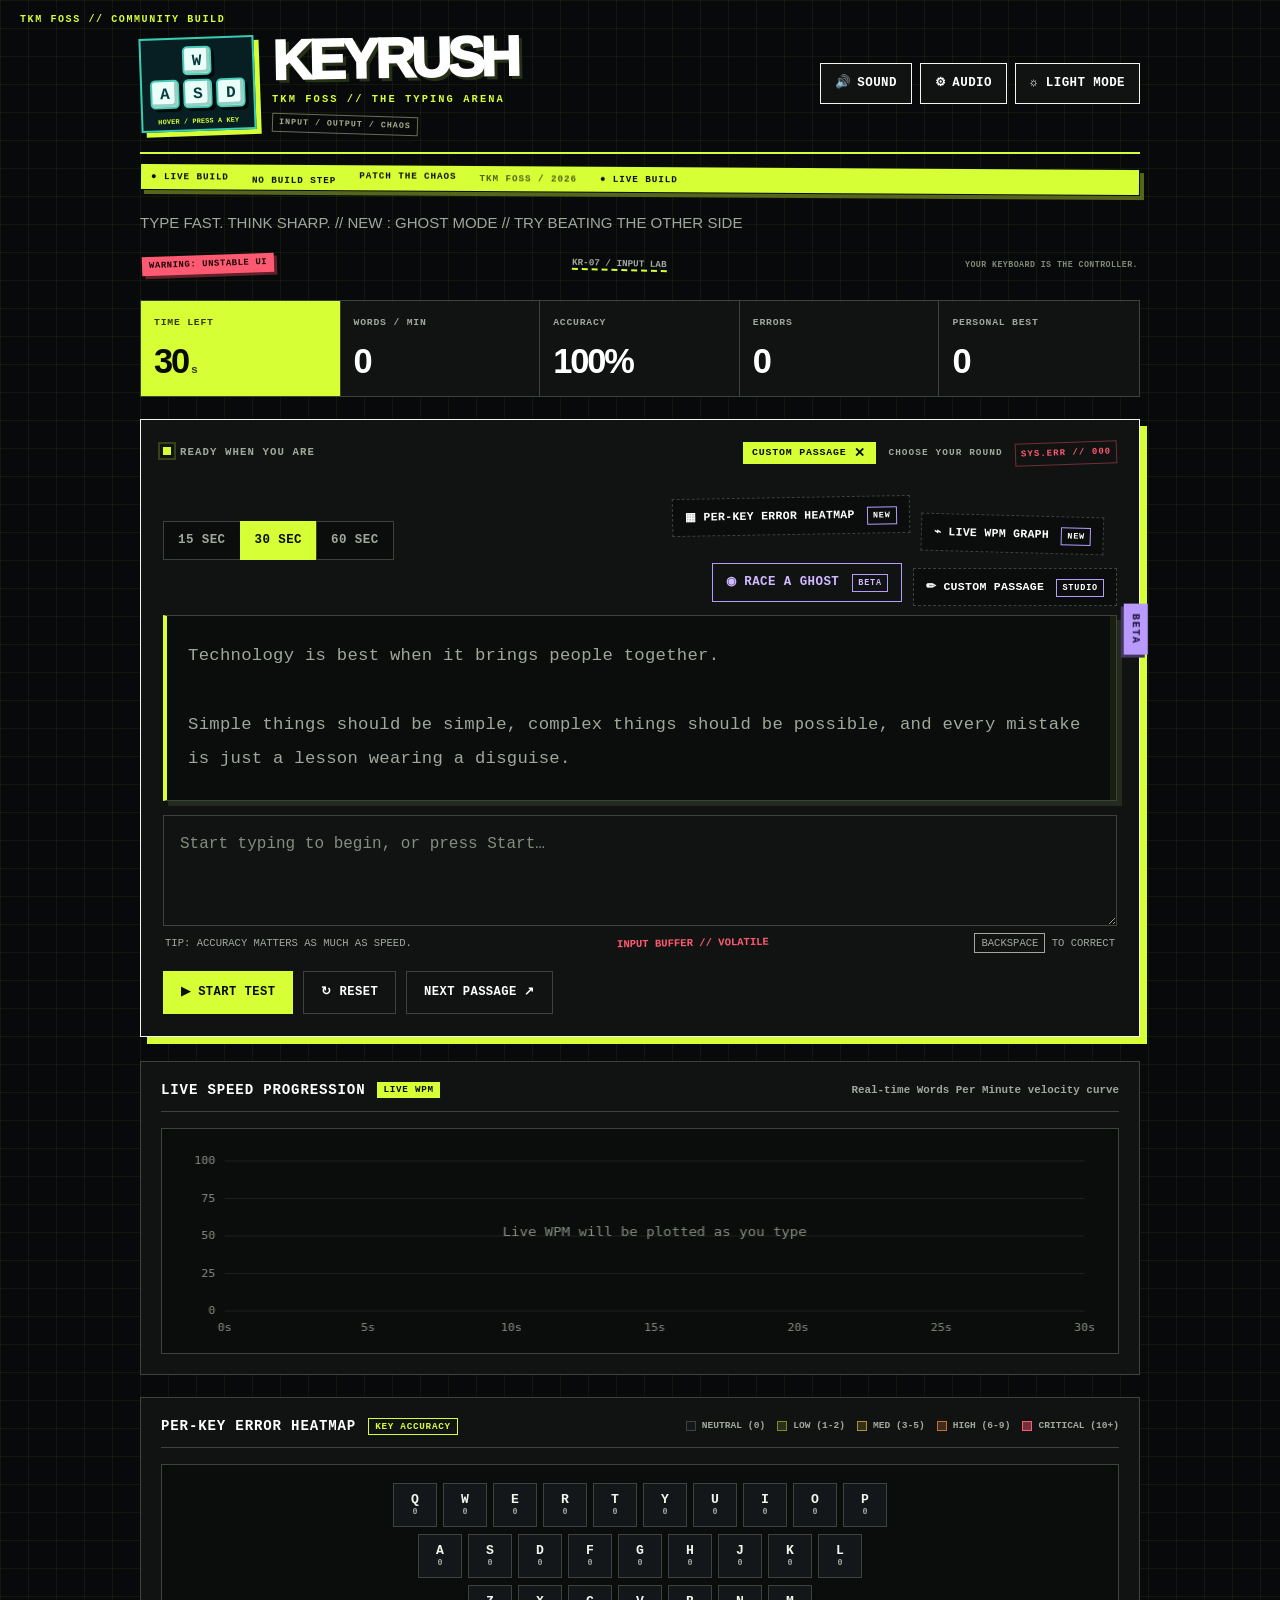
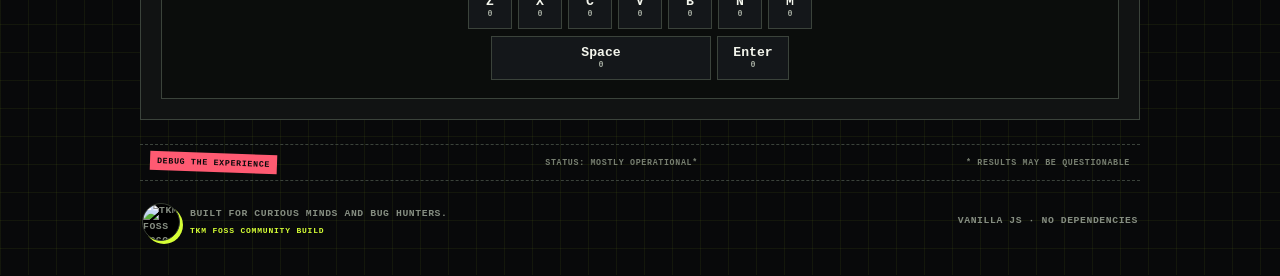
==== commit 2dde8983: "merge upstream main into feat/issue-32-auto-start" ====
--- a/index.html
+++ b/index.html
@@ -23,7 +23,15 @@
         </div>
         <div class="brand-copy"><h1>KeyRush</h1><p class="eyebrow">TKM FOSS // THE TYPING ARENA</p><span class="brand-stamp">INPUT / OUTPUT / CHAOS</span></div>
       </div>
-      <button id="theme-btn" class="icon-btn" type="button" aria-label="Toggle light and dark mode">☼ <span>Light mode</span></button>
+      <div class="topbar-actions">
+        <button id="audio-toggle-btn" class="icon-btn audio-btn" type="button" aria-label="Toggle mechanical audio" title="Toggle audio feedback (Ctrl+M)">
+          <span id="audio-icon">🔊</span> <span id="audio-label">Sound</span>
+        </button>
+        <button id="audio-settings-btn" class="icon-btn audio-settings-btn" type="button" aria-label="Audio switch settings" title="Mechanical switch profiles & volume">
+          ⚙ <span>Audio</span>
+        </button>
+        <button id="theme-btn" class="icon-btn" type="button" aria-label="Toggle light and dark mode">☼ <span>Light mode</span></button>
+      </div>
     </header>
     <div class="ticker" aria-hidden="true"><span>● LIVE BUILD</span><span>NO BUILD STEP</span><span>PATCH THE CHAOS</span><span>TKM FOSS / 2026</span><span>● LIVE BUILD</span></div>
     <p class="subtitle">TYPE FAST. THINK SHARP.<span class="subtitle-tag"> // NEW : GHOST MODE  // TRY BEATING THE OTHER SIDE </span></p>
@@ -38,7 +46,14 @@
     </section>
 
     <section class="test-panel">
-      <div class="panel-heading"><div><span class="live-dot"></span><span id="status-label">READY WHEN YOU ARE</span></div><span class="tiny-label">CHOOSE YOUR ROUND</span><span class="panel-code">SYS.ERR // 000</span></div>
+      <div class="panel-heading">
+        <div><span class="live-dot"></span><span id="status-label">READY WHEN YOU ARE</span></div>
+        <div class="panel-meta-group">
+          <span id="custom-active-tag" class="custom-active-tag hidden">CUSTOM PASSAGE <button id="clear-custom-passage-btn" type="button" title="Revert to random passages">✕</button></span>
+          <span class="tiny-label">CHOOSE YOUR ROUND</span>
+          <span class="panel-code">SYS.ERR // 000</span>
+        </div>
+      </div>
       <div class="toolbar">
         <div class="timer-options" aria-label="Test duration">
           <button class="time-btn" data-time="15" type="button">15 sec</button>
@@ -49,6 +64,7 @@
           <button id="heatmap-btn" class="feature-btn" type="button">▦ Per-key error heatmap <span class="soon">NEW</span></button>
           <button id="wpm-graph-btn" class="feature-btn" type="button">⌁ Live WPM graph <span class="soon">NEW</span></button>
           <button id="ghost-btn" class="ghost-btn" type="button">◉ Race a ghost <span class="soon">BETA</span></button>
+          <button id="custom-passage-btn" class="feature-btn custom-feature-btn" type="button">✏ Custom passage <span class="soon">STUDIO</span></button>
         </div>
       </div>
       <div id="passage" class="passage" aria-label="Text to type"></div>
@@ -97,6 +113,179 @@
     <div class="bottom-chaos"><span class="tiny-sticker">DEBUG THE EXPERIENCE</span><span>STATUS: MOSTLY OPERATIONAL*</span><span>* RESULTS MAY BE QUESTIONABLE</span></div>
     <footer><span class="foss-credit"><img src="assets/tkm-foss-logo.png" alt="TKM FOSS logo" /><span>Built for curious minds and bug hunters.<small>TKM FOSS COMMUNITY BUILD</small></span></span><span>VANILLA JS · NO DEPENDENCIES</span></footer>
 
+    <!-- Custom Passage Studio Modal (Issue #42) -->
+    <div id="custom-passage-modal" class="custom-modal hidden" role="dialog" aria-modal="true" aria-labelledby="custom-passage-title">
+      <div class="custom-modal-card">
+        <div class="custom-modal-header">
+          <div class="custom-title-group">
+            <span class="live-dot"></span>
+            <h3 id="custom-passage-title">Custom Passage Studio</h3>
+            <span class="badge live-badge">MULTIMODAL</span>
+          </div>
+          <button id="close-custom-passage-btn" class="icon-btn" type="button" aria-label="Close custom passage studio">✕ <span>Close</span></button>
+        </div>
+
+        <div class="custom-tabs" role="tablist" aria-label="Passage input source">
+          <button id="tab-btn-type" class="custom-tab-btn active" data-tab="type" role="tab" aria-selected="true" type="button">✏ Type / Paste</button>
+          <button id="tab-btn-upload" class="custom-tab-btn" data-tab="upload" role="tab" aria-selected="false" type="button">📁 Upload .txt</button>
+          <button id="tab-btn-voice" class="custom-tab-btn" data-tab="voice" role="tab" aria-selected="false" type="button">🎤 Voice Dictation</button>
+        </div>
+
+        <!-- Tab 1: Type / Paste -->
+        <div id="tab-panel-type" class="custom-tab-panel active" role="tabpanel">
+          <label for="custom-passage-input" class="custom-label">ENTER CUSTOM PRACTICE TEXT (MIN 10 WORDS):</label>
+          <textarea id="custom-passage-input" class="custom-textarea" rows="6" placeholder="Paste an article excerpt, programming snippet, study notes, or custom drills here..."></textarea>
+          
+          <div class="custom-presets">
+            <span class="preset-label">Quick Presets:</span>
+            <button type="button" class="preset-chip" data-preset="code">💻 JavaScript Async</button>
+            <button type="button" class="preset-chip" data-preset="literature">📖 Literature Quote</button>
+            <button type="button" class="preset-chip" data-preset="tech">⚡ Unix Philosophy</button>
+          </div>
+        </div>
+
+        <!-- Tab 2: File Dropzone & Direct Editor -->
+        <div id="tab-panel-upload" class="custom-tab-panel hidden" role="tabpanel">
+          <div id="custom-dropzone" class="custom-dropzone" tabindex="0" role="button" aria-label="File upload dropzone">
+            <div class="dropzone-icon">📄</div>
+            <p class="dropzone-title">DRAG &amp; DROP A <code>.TXT</code> FILE HERE</p>
+            <p class="dropzone-sub">or click to browse from your device</p>
+            <input type="file" id="custom-file-input" accept=".txt" class="sr-only" />
+            <div id="file-meta" class="file-meta hidden">
+              <span id="file-name" class="file-name"></span>
+              <span id="file-size" class="file-size"></span>
+            </div>
+          </div>
+          <div class="custom-edit-section">
+            <label for="custom-upload-input" class="custom-label">INSPECT / EDIT FILE TEXT DIRECTLY:</label>
+            <textarea id="custom-upload-input" class="custom-textarea" rows="4" placeholder="Uploaded text will appear here. You can edit, format, or trim it directly before loading..."></textarea>
+          </div>
+        </div>
+
+        <!-- Tab 3: Responsive Voice Dictation & Real-Time Editor -->
+        <div id="tab-panel-voice" class="custom-tab-panel hidden" role="tabpanel">
+          <div class="voice-container">
+            <div class="mic-status-wrapper">
+              <button id="voice-record-btn" class="voice-mic-btn" type="button" aria-label="Start voice dictation">
+                <span class="mic-icon">🎙️</span>
+              </button>
+              <div id="voice-pulse-ring" class="voice-pulse-ring"></div>
+            </div>
+            <div class="voice-activity-meter">
+              <span class="meter-bar"></span>
+              <span class="meter-bar"></span>
+              <span class="meter-bar"></span>
+              <span class="meter-bar"></span>
+              <span class="meter-bar"></span>
+            </div>
+            <p id="voice-status" class="voice-status">Click microphone to dictate (100% web-native Web Speech API, zero dependencies)</p>
+          </div>
+          <div class="custom-edit-section">
+            <label for="custom-voice-input" class="custom-label">LIVE VOICE TRANSCRIPTION &amp; EDIT BUFFER (EDIT FREELY):</label>
+            <textarea id="custom-voice-input" class="custom-textarea" rows="4" placeholder="Words stream directly into this box as you speak. You can click here anytime to type, edit, backspace, or correct words..."></textarea>
+          </div>
+        </div>
+
+        <!-- Validation & Metrics Bar -->
+        <div class="custom-metrics-bar">
+          <div class="metric-item">
+            <span class="metric-label">Words:</span>
+            <span id="custom-word-count" class="metric-val">0</span>
+            <span class="metric-hint">(min 10)</span>
+          </div>
+          <div class="metric-item">
+            <span class="metric-label">Characters:</span>
+            <span id="custom-char-count" class="metric-val">0</span>
+            <span class="metric-hint">/ 3000 max</span>
+          </div>
+          <div id="custom-validation-msg" class="custom-validation-msg">Enter at least 10 words</div>
+        </div>
+
+        <!-- Action Footer -->
+        <div class="custom-modal-footer">
+          <button id="clear-custom-input-btn" class="btn btn-secondary" type="button">Clear Text</button>
+          <button id="apply-custom-passage-btn" class="btn btn-primary" type="button" disabled>Load Custom Passage ▶</button>
+        </div>
+      </div>
+    </div>
+
+    <!-- Procedural Mechanical Audio Settings Modal (Issue #42) -->
+    <div id="audio-settings-modal" class="audio-modal hidden" role="dialog" aria-modal="true" aria-labelledby="audio-settings-title">
+      <div class="audio-modal-card">
+        <div class="audio-modal-header">
+          <div class="audio-title-group">
+            <span class="live-dot"></span>
+            <h3 id="audio-settings-title">Mechanical Audio Synthesizer</h3>
+            <span class="badge live-badge">WEB AUDIO API</span>
+          </div>
+          <button id="close-audio-settings-btn" class="icon-btn" type="button" aria-label="Close audio settings">✕ <span>Close</span></button>
+        </div>
+
+        <div class="audio-settings-body">
+          <div class="audio-setting-row">
+            <div class="setting-info">
+              <label for="audio-master-switch" class="setting-title">Acoustic Keystroke Feedback</label>
+              <span class="setting-desc">Zero-asset procedural mechanical switch clicks synthesized in real time.</span>
+            </div>
+            <label class="switch">
+              <input type="checkbox" id="audio-master-switch" checked />
+              <span class="slider"></span>
+            </label>
+          </div>
+
+          <div class="audio-setting-row">
+            <div class="setting-info">
+              <label class="setting-title">Mechanical Switch Profile</label>
+              <span class="setting-desc">Select simulated mechanical switch acoustics:</span>
+            </div>
+            <div class="profile-selector" role="radiogroup" aria-label="Switch Profile">
+              <button type="button" class="profile-card active" data-profile="blue">
+                <span class="profile-badge">SATISFYING CLICK</span>
+                <span class="profile-name">Mechanical Clicky (Blue)</span>
+                <span class="profile-specs">Satisfying tactile snap &amp; mechanical bottom-out clack</span>
+              </button>
+              <button type="button" class="profile-card" data-profile="brown">
+                <span class="profile-badge">TACTILE THUD</span>
+                <span class="profile-name">Mechanical Tactile (Brown)</span>
+                <span class="profile-specs">Subdued acoustic thud &amp; smooth tactile bump</span>
+              </button>
+            </div>
+          </div>
+
+          <div class="audio-setting-row">
+            <div class="setting-info">
+              <label for="audio-volume-slider" class="setting-title">Master Feedback Volume</label>
+              <span class="setting-desc">Adjust keystroke volume level:</span>
+            </div>
+            <div class="volume-slider-group">
+              <input id="audio-volume-slider" class="audio-volume-slider" type="range" min="0" max="100" value="60" aria-label="Master volume" />
+              <span id="audio-volume-val" class="volume-val">60%</span>
+            </div>
+          </div>
+
+          <div class="audio-setting-row">
+            <div class="setting-info">
+              <label for="audio-typo-switch" class="setting-title">Typo Error Dissonance Buzzer</label>
+              <span class="setting-desc">Plays a 140Hz discordant tone on incorrect character inputs.</span>
+            </div>
+            <label class="switch">
+              <input type="checkbox" id="audio-typo-switch" checked />
+              <span class="slider"></span>
+            </label>
+          </div>
+
+          <div class="audio-test-actions">
+            <span class="test-label">Audition Sounds:</span>
+            <button id="test-audio-key-btn" class="btn btn-secondary" type="button">Test Keystroke ♫</button>
+            <button id="test-audio-space-btn" class="btn btn-secondary" type="button">Test Spacebar ♫</button>
+            <button id="test-audio-error-btn" class="btn btn-secondary" type="button">Test Typo Buzz ♫</button>
+          </div>
+        </div>
+
+        <div class="audio-hint">Tip: Press <kbd>Ctrl</kbd> + <kbd>M</kbd> anytime during a test to toggle sound mute.</div>
+      </div>
+    </div>
+
     <!-- Session Replay Theater Modal -->
     <div id="replay-modal" class="replay-modal hidden" role="dialog" aria-modal="true" aria-labelledby="replay-title">
       <div class="replay-card">
--- a/style.css
+++ b/style.css
@@ -175,6 +175,10 @@
   min-width: 220px;
 }
 
+.kb-enter {
+  min-width: 72px;
+}
+
 .kb-char {
   display: block;
 }
@@ -224,6 +228,7 @@
 @media (max-width:768px){
   .kb-key{min-width:30px;height:38px;font-size:.72rem}
   .kb-space{min-width:140px}
+  .kb-enter{min-width:54px}
 }
 
 /* ===== GHOST MODE DESIGN ===== */
@@ -358,10 +363,6 @@
 .char.wrong {
     color: #ff6969;
     background: rgba(255, 70, 70, 0.15);
-}
-
-.char.shifted {
-    color : #ffcd42;
 }
 
 /* Buttons */
@@ -1319,3 +1320,684 @@
     align-items: flex-start;
   }
 }
+
+
+/* ==========================================================================
+   ISSUE #42: MULTI-SOURCE CUSTOM PASSAGES & MECHANICAL AUDIO SYNTHESIZER
+   ========================================================================== */
+
+/* Topbar Action Group */
+.topbar-actions {
+  display: flex;
+  align-items: center;
+  gap: 8px;
+  flex-wrap: wrap;
+}
+
+.audio-btn, .audio-settings-btn {
+  display: inline-flex;
+  align-items: center;
+  gap: 6px;
+}
+
+.panel-meta-group {
+  display: flex;
+  align-items: center;
+  gap: 12px;
+  margin-left: auto;
+}
+
+.custom-active-tag {
+  display: inline-flex;
+  align-items: center;
+  gap: 6px;
+  background: var(--accent);
+  color: var(--accent-ink);
+  font: 800 0.62rem ui-monospace, SFMono-Regular, Consolas, monospace;
+  letter-spacing: 0.08em;
+  padding: 3px 8px;
+  border: 1px solid var(--accent);
+}
+
+.custom-active-tag button {
+  background: transparent;
+  border: none;
+  color: var(--accent-ink);
+  font-weight: 900;
+  cursor: pointer;
+  padding: 0 2px;
+  line-height: 1;
+}
+
+.custom-active-tag button:hover {
+  color: var(--wrong);
+}
+
+/* Modals Overlay (Custom Passage Studio & Audio Settings) */
+.custom-modal, .audio-modal {
+  position: fixed;
+  inset: 0;
+  z-index: 1000;
+  background: rgba(8, 9, 10, 0.94);
+  backdrop-filter: blur(8px);
+  -webkit-backdrop-filter: blur(8px);
+  display: flex;
+  align-items: center;
+  justify-content: center;
+  padding: 20px;
+}
+
+.custom-modal.hidden, .audio-modal.hidden {
+  display: none !important;
+}
+
+.custom-modal-card, .audio-modal-card {
+  background: var(--panel);
+  border: 2px solid var(--accent);
+  box-shadow: 8px 8px 0 var(--accent);
+  width: 100%;
+  max-width: 660px;
+  max-height: 90vh;
+  overflow-y: auto;
+  padding: 24px;
+  color: var(--text);
+  position: relative;
+}
+
+.custom-modal-header, .audio-modal-header {
+  display: flex;
+  justify-content: space-between;
+  align-items: center;
+  margin-bottom: 20px;
+  padding-bottom: 14px;
+  border-bottom: 1px solid var(--border);
+}
+
+.custom-title-group, .audio-title-group {
+  display: flex;
+  align-items: center;
+  gap: 10px;
+}
+
+.custom-modal-header h3, .audio-modal-header h3 {
+  font-size: 1.15rem;
+  font-weight: 900;
+  letter-spacing: -0.03em;
+  text-transform: uppercase;
+  margin: 0;
+}
+
+/* Custom Passage Tabs */
+.custom-tabs {
+  display: flex;
+  gap: 4px;
+  border-bottom: 2px solid var(--border);
+  margin-bottom: 18px;
+}
+
+.custom-tab-btn {
+  background: var(--panel2);
+  border: 1px solid var(--border);
+  border-bottom: none;
+  color: var(--muted);
+  font: 700 0.74rem ui-monospace, SFMono-Regular, Consolas, monospace;
+  text-transform: uppercase;
+  letter-spacing: 0.05em;
+  padding: 10px 14px;
+  cursor: pointer;
+  transition: all 0.12s ease;
+}
+
+.custom-tab-btn:hover {
+  color: var(--accent);
+  border-color: var(--accent);
+}
+
+.custom-tab-btn.active {
+  background: var(--accent);
+  color: var(--accent-ink);
+  border-color: var(--accent);
+  font-weight: 900;
+}
+
+/* Tab Panels */
+.custom-tab-panel {
+  display: block;
+}
+
+.custom-tab-panel.hidden {
+  display: none !important;
+}
+
+.custom-label {
+  display: block;
+  font: 700 0.65rem ui-monospace, SFMono-Regular, Consolas, monospace;
+  color: var(--muted);
+  letter-spacing: 0.08em;
+  margin-bottom: 8px;
+  text-transform: uppercase;
+}
+
+.custom-textarea {
+  width: 100%;
+  background: var(--panel2);
+  border: 1px solid var(--border);
+  color: var(--text);
+  font: 0.95rem/1.6 ui-monospace, SFMono-Regular, Consolas, monospace;
+  padding: 14px;
+  resize: vertical;
+  min-height: 140px;
+  outline: none;
+  transition: border-color 0.15s;
+}
+
+.custom-textarea:focus {
+  border-color: var(--accent);
+  box-shadow: inset 3px 0 0 var(--accent);
+}
+
+.custom-presets {
+  display: flex;
+  align-items: center;
+  gap: 8px;
+  flex-wrap: wrap;
+  margin-top: 12px;
+}
+
+.preset-label {
+  font: 700 0.64rem ui-monospace, SFMono-Regular, Consolas, monospace;
+  color: var(--muted);
+  text-transform: uppercase;
+}
+
+.preset-chip {
+  background: var(--panel2);
+  border: 1px dashed var(--border);
+  color: var(--text);
+  font: 700 0.68rem ui-monospace, SFMono-Regular, Consolas, monospace;
+  padding: 5px 9px;
+  cursor: pointer;
+  transition: all 0.12s ease;
+}
+
+.preset-chip:hover {
+  border-color: var(--accent);
+  color: var(--accent);
+  transform: translateY(-1px);
+}
+
+/* Tab 2: File Dropzone */
+.custom-dropzone {
+  border: 2px dashed var(--border);
+  background: var(--panel2);
+  padding: 36px 20px;
+  text-align: center;
+  cursor: pointer;
+  transition: all 0.18s ease;
+}
+
+.custom-dropzone:hover, .custom-dropzone.dragover {
+  border-color: var(--accent);
+  background: rgba(214, 255, 53, 0.04);
+  box-shadow: inset 0 0 16px rgba(214, 255, 53, 0.08);
+}
+
+.dropzone-icon {
+  font-size: 2.2rem;
+  margin-bottom: 10px;
+}
+
+.dropzone-title {
+  font: 800 0.85rem ui-monospace, SFMono-Regular, Consolas, monospace;
+  color: var(--text);
+  letter-spacing: 0.06em;
+  margin: 0 0 6px;
+}
+
+.dropzone-sub {
+  font: 0.72rem ui-monospace, SFMono-Regular, Consolas, monospace;
+  color: var(--muted);
+  margin: 0;
+}
+
+.file-meta {
+  margin-top: 16px;
+  display: inline-flex;
+  align-items: center;
+  gap: 10px;
+  background: var(--panel);
+  border: 1px solid var(--accent);
+  padding: 6px 12px;
+}
+
+.file-name {
+  color: var(--accent);
+  font: 700 0.76rem ui-monospace, monospace;
+}
+
+.file-size {
+  color: var(--muted);
+  font-size: 0.7rem;
+}
+
+/* Tab 3: Voice Dictation */
+.voice-container {
+  display: flex;
+  flex-direction: column;
+  align-items: center;
+  justify-content: center;
+  padding: 24px 16px;
+  background: var(--panel2);
+  border: 1px solid var(--border);
+}
+
+.mic-status-wrapper {
+  position: relative;
+  display: flex;
+  align-items: center;
+  justify-content: center;
+  margin-bottom: 16px;
+}
+
+.voice-mic-btn {
+  position: relative;
+  z-index: 2;
+  width: 64px;
+  height: 64px;
+  border-radius: 50%;
+  background: var(--panel);
+  border: 2px solid var(--border);
+  color: var(--text);
+  font-size: 1.8rem;
+  cursor: pointer;
+  display: grid;
+  place-items: center;
+  transition: all 0.15s ease;
+}
+
+.voice-mic-btn:hover {
+  border-color: var(--accent);
+  transform: scale(1.06);
+}
+
+.voice-mic-btn.recording {
+  border-color: var(--wrong);
+  background: #ff5a7220;
+}
+
+.voice-pulse-ring {
+  position: absolute;
+  width: 80px;
+  height: 80px;
+  border-radius: 50%;
+  border: 2px solid var(--wrong);
+  opacity: 0;
+  pointer-events: none;
+}
+
+.voice-mic-btn.recording + .voice-pulse-ring {
+  animation: micPulse 1.4s infinite ease-out;
+}
+
+@keyframes micPulse {
+  0% { transform: scale(0.8); opacity: 0.9; }
+  100% { transform: scale(1.6); opacity: 0; }
+}
+
+.voice-status {
+  font: 700 0.78rem ui-monospace, SFMono-Regular, Consolas, monospace;
+  color: var(--muted);
+  text-transform: uppercase;
+  letter-spacing: 0.05em;
+  margin: 0 0 14px;
+  text-align: center;
+}
+
+.voice-transcript-preview {
+  width: 100%;
+  min-height: 80px;
+  max-height: 120px;
+  overflow-y: auto;
+  background: var(--panel);
+  border: 1px solid var(--border);
+  padding: 10px 14px;
+  font: 0.88rem/1.5 ui-monospace, SFMono-Regular, Consolas, monospace;
+  color: var(--text);
+}
+
+/* Custom Metrics & Validation Bar */
+.custom-metrics-bar {
+  display: flex;
+  align-items: center;
+  gap: 16px;
+  margin-top: 16px;
+  padding: 12px 14px;
+  background: var(--panel2);
+  border: 1px solid var(--border);
+  flex-wrap: wrap;
+}
+
+.metric-item {
+  display: flex;
+  align-items: center;
+  gap: 5px;
+  font: 700 0.75rem ui-monospace, SFMono-Regular, Consolas, monospace;
+}
+
+.metric-label {
+  color: var(--muted);
+  text-transform: uppercase;
+}
+
+.metric-val {
+  color: var(--accent);
+  font-weight: 900;
+}
+
+.metric-hint {
+  color: var(--muted);
+  font-size: 0.65rem;
+}
+
+.custom-validation-msg {
+  margin-left: auto;
+  font: 700 0.72rem ui-monospace, SFMono-Regular, Consolas, monospace;
+  color: var(--wrong);
+  letter-spacing: 0.04em;
+  text-transform: uppercase;
+}
+
+.custom-validation-msg.valid {
+  color: var(--correct);
+}
+
+/* Custom Modal Footer */
+.custom-modal-footer {
+  display: flex;
+  justify-content: space-between;
+  align-items: center;
+  gap: 12px;
+  margin-top: 20px;
+}
+
+/* ==========================================
+   AUDIO SETTINGS MODAL & CONTROLS
+   ========================================== */
+.audio-settings-body {
+  display: flex;
+  flex-direction: column;
+  gap: 18px;
+}
+
+.audio-setting-row {
+  display: flex;
+  justify-content: space-between;
+  align-items: flex-start;
+  gap: 16px;
+  padding-bottom: 16px;
+  border-bottom: 1px solid var(--border);
+}
+
+.setting-info {
+  flex: 1;
+}
+
+.setting-title {
+  display: block;
+  font: 800 0.82rem ui-monospace, SFMono-Regular, Consolas, monospace;
+  color: var(--text);
+  letter-spacing: 0.04em;
+  text-transform: uppercase;
+  margin-bottom: 4px;
+}
+
+.setting-desc {
+  display: block;
+  font: 0.72rem/1.4 ui-monospace, SFMono-Regular, Consolas, monospace;
+  color: var(--muted);
+}
+
+/* Custom Switch Toggle */
+.switch {
+  position: relative;
+  display: inline-block;
+  width: 44px;
+  height: 24px;
+  flex-shrink: 0;
+}
+
+.switch input {
+  opacity: 0;
+  width: 0;
+  height: 0;
+}
+
+.switch .slider {
+  position: absolute;
+  cursor: pointer;
+  inset: 0;
+  background-color: var(--panel2);
+  border: 1px solid var(--border);
+  transition: 0.2s;
+}
+
+.switch .slider:before {
+  position: absolute;
+  content: "";
+  height: 16px;
+  width: 16px;
+  left: 3px;
+  bottom: 3px;
+  background-color: var(--muted);
+  transition: 0.2s;
+}
+
+.switch input:checked + .slider {
+  background-color: var(--accent);
+  border-color: var(--accent);
+}
+
+.switch input:checked + .slider:before {
+  transform: translateX(20px);
+  background-color: var(--accent-ink);
+}
+
+/* Switch Profiles Selector */
+.profile-selector {
+  display: grid;
+  grid-template-columns: 1fr 1fr;
+  gap: 10px;
+  margin-top: 10px;
+  width: 100%;
+}
+
+.profile-card {
+  background: var(--panel2);
+  border: 1px solid var(--border);
+  padding: 12px;
+  text-align: left;
+  cursor: pointer;
+  transition: all 0.14s ease;
+  display: flex;
+  flex-direction: column;
+  gap: 4px;
+}
+
+.profile-card:hover {
+  border-color: var(--accent);
+  transform: translateY(-2px);
+}
+
+.profile-card.active {
+  border-color: var(--accent);
+  background: rgba(214, 255, 53, 0.06);
+  box-shadow: 3px 3px 0 var(--accent);
+}
+
+.profile-badge {
+  font: 800 0.58rem ui-monospace, SFMono-Regular, Consolas, monospace;
+  color: var(--accent);
+  letter-spacing: 0.1em;
+}
+
+.profile-name {
+  font: 900 0.85rem ui-monospace, SFMono-Regular, Consolas, monospace;
+  color: var(--text);
+}
+
+.profile-specs {
+  font: 0.66rem/1.3 ui-monospace, SFMono-Regular, Consolas, monospace;
+  color: var(--muted);
+}
+
+/* Volume Slider Group */
+.volume-slider-group {
+  display: flex;
+  align-items: center;
+  gap: 10px;
+  min-width: 160px;
+}
+
+.audio-volume-slider {
+  flex: 1;
+  -webkit-appearance: none;
+  appearance: none;
+  height: 6px;
+  background: var(--panel2);
+  border: 1px solid var(--border);
+  outline: none;
+}
+
+.audio-volume-slider::-webkit-slider-thumb {
+  -webkit-appearance: none;
+  appearance: none;
+  width: 16px;
+  height: 16px;
+  background: var(--accent);
+  border: 2px solid #08090a;
+  cursor: pointer;
+}
+
+.audio-volume-slider::-moz-range-thumb {
+  width: 16px;
+  height: 16px;
+  background: var(--accent);
+  border: 2px solid #08090a;
+  cursor: pointer;
+}
+
+.volume-val {
+  font: 800 0.74rem ui-monospace, monospace;
+  color: var(--accent);
+  min-width: 36px;
+}
+
+/* Audition Sounds Actions */
+.audio-test-actions {
+  display: flex;
+  align-items: center;
+  gap: 8px;
+  flex-wrap: wrap;
+  padding-top: 6px;
+}
+
+.test-label {
+  font: 700 0.68rem ui-monospace, SFMono-Regular, Consolas, monospace;
+  color: var(--muted);
+  text-transform: uppercase;
+}
+
+.audio-hint {
+  margin-top: 18px;
+  padding-top: 12px;
+  border-top: 1px dashed var(--border);
+  text-align: center;
+  font: 600 0.65rem ui-monospace, SFMono-Regular, Consolas, monospace;
+  color: var(--muted);
+  text-transform: uppercase;
+}
+
+/* Light mode overrides */
+body.light-mode .custom-modal,
+body.light-mode .audio-modal {
+  background: rgba(240, 242, 233, 0.94);
+}
+
+body.light-mode .custom-modal-card,
+body.light-mode .audio-modal-card {
+  box-shadow: 8px 8px 0 var(--accent);
+}
+
+body.light-mode .custom-textarea,
+body.light-mode .custom-tab-btn,
+body.light-mode .custom-dropzone,
+body.light-mode .voice-container,
+body.light-mode .custom-metrics-bar,
+body.light-mode .profile-card {
+  background: #e7eadf;
+}
+
+@media (max-width: 680px) {
+  .topbar-actions {
+    width: 100%;
+    justify-content: flex-start;
+  }
+  .custom-modal-card, .audio-modal-card {
+    padding: 16px;
+  }
+  .profile-selector {
+    grid-template-columns: 1fr;
+  }
+  .audio-setting-row {
+    flex-direction: column;
+    align-items: stretch;
+  }
+  .volume-slider-group {
+    width: 100%;
+  }
+}
+
+/* Direct Editors in File & Voice Tabs (Issue #42 Enhancement) */
+.custom-edit-section {
+  margin-top: 14px;
+}
+
+.voice-activity-meter {
+  display: flex;
+  align-items: center;
+  justify-content: center;
+  gap: 4px;
+  height: 22px;
+  margin-bottom: 10px;
+  opacity: 0.3;
+  transition: opacity 0.2s ease;
+}
+
+.voice-activity-meter.active {
+  opacity: 1;
+}
+
+.meter-bar {
+  display: inline-block;
+  width: 4px;
+  height: 6px;
+  background: var(--muted);
+  border-radius: 2px;
+  transition: height 0.1s ease, background 0.1s ease;
+}
+
+.voice-activity-meter.active .meter-bar {
+  background: var(--accent);
+  animation: meterWave 0.5s infinite ease-in-out alternate;
+}
+
+.voice-activity-meter.active .meter-bar:nth-child(1) { animation-delay: 0.08s; }
+.voice-activity-meter.active .meter-bar:nth-child(2) { animation-delay: 0.18s; }
+.voice-activity-meter.active .meter-bar:nth-child(3) { animation-delay: 0.28s; }
+.voice-activity-meter.active .meter-bar:nth-child(4) { animation-delay: 0.14s; }
+.voice-activity-meter.active .meter-bar:nth-child(5) { animation-delay: 0.22s; }
+
+@keyframes meterWave {
+  0% { height: 4px; }
+  100% { height: 18px; }
+}
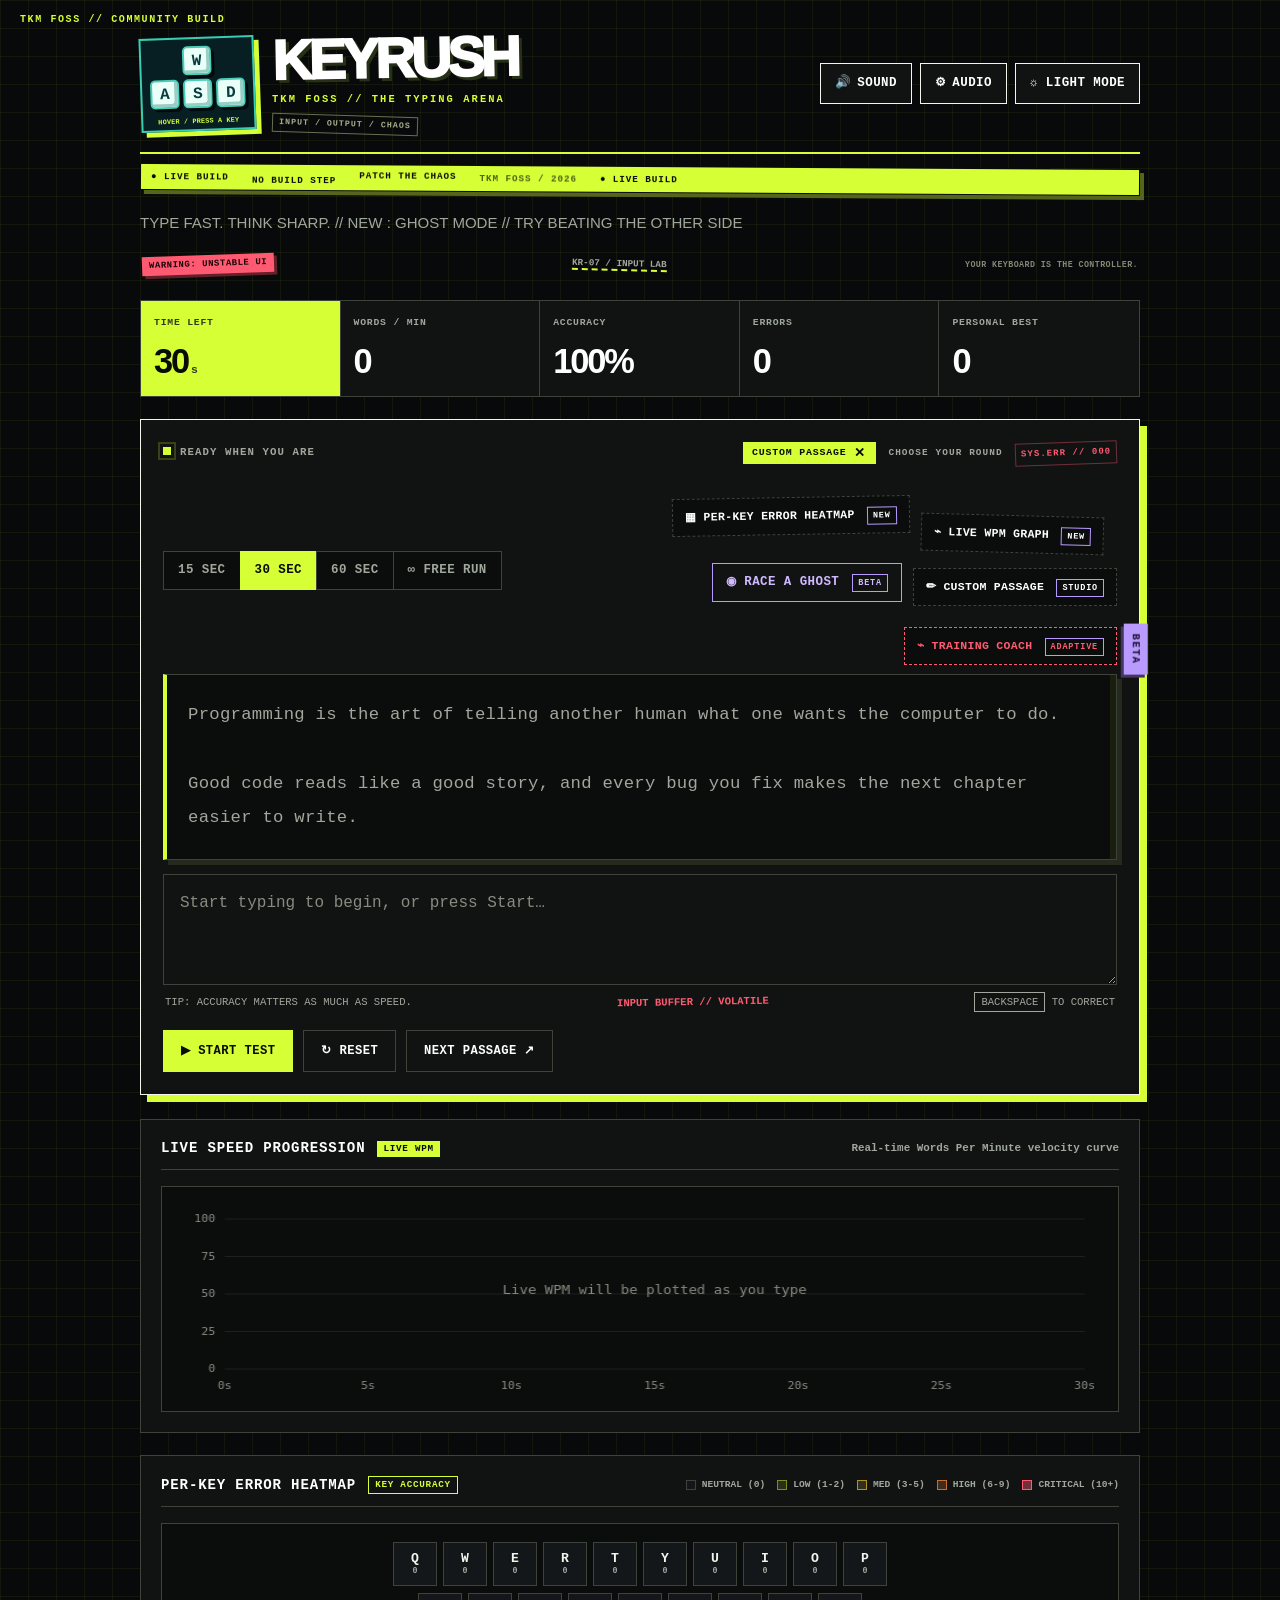
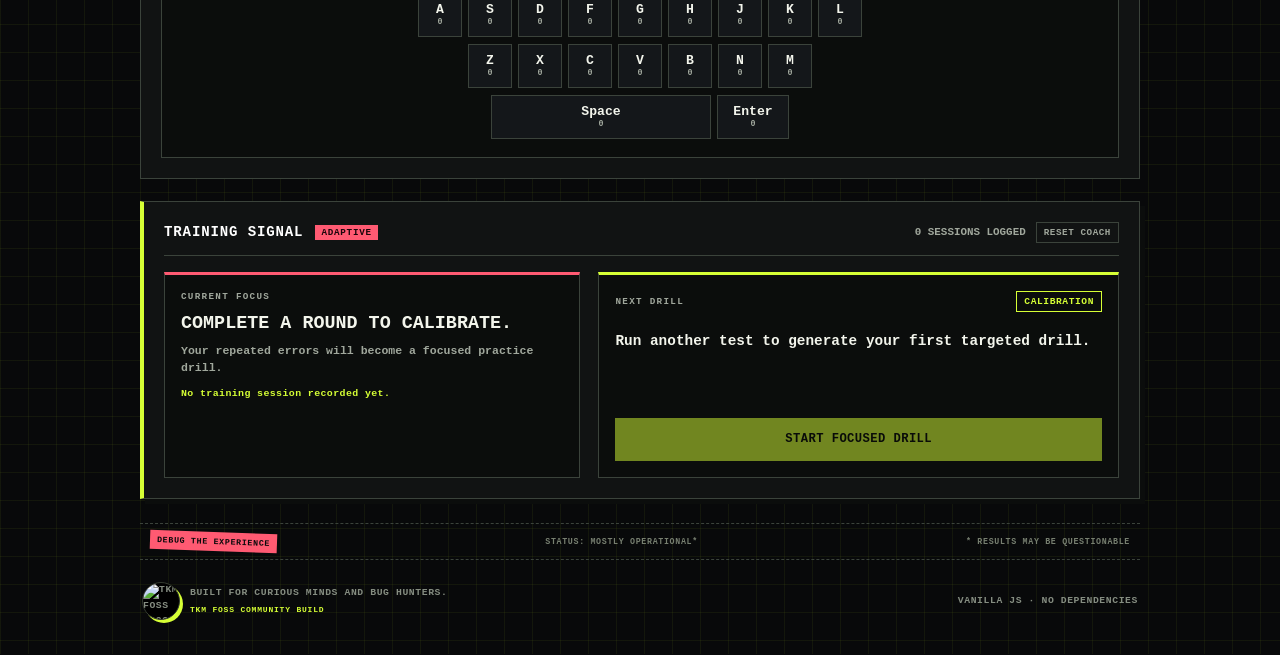
==== commit 55b59cf6: "Merge 59385090a236c2a32b1cfe589de8fa40e5daea75 into b1b853e8f7a28731d9b368ed1c72b6eb0d503ec9" ====
--- a/index.html
+++ b/index.html
@@ -38,7 +38,7 @@
     <div class="chaos-strip"><span class="warning-sticker">WARNING: UNSTABLE UI</span><span class="serial">KR-07 / INPUT LAB</span><span class="micro-copy">YOUR KEYBOARD IS THE CONTROLLER.</span></div>
 
     <section class="stats" aria-label="Live typing statistics">
-      <div class="stat"><span class="stat-label">Time left</span><span id="time" class="stat-value">30<span class="unit">s</span></span></div>
+      <div class="stat"><span id="time-stat-label" class="stat-label">Time left</span><span id="time" class="stat-value">30<span class="unit">s</span></span></div>
       <div class="stat"><span class="stat-label">Words / min</span><span id="wpm" class="stat-value">0</span></div>
       <div class="stat"><span class="stat-label">Accuracy</span><span id="accuracy" class="stat-value">100%</span></div>
       <div class="stat"><span class="stat-label">Errors</span><span id="mistakes" class="stat-value">0</span></div>
@@ -59,12 +59,14 @@
           <button class="time-btn" data-time="15" type="button">15 sec</button>
           <button class="time-btn active" data-time="30" type="button">30 sec</button>
           <button class="time-btn" data-time="60" type="button">60 sec</button>
+          <button class="time-btn" data-time="0" type="button" title="Untimed Free Run (Passage Completion)" aria-label="Untimed Free Run">∞ Free Run</button>
         </div>
         <div class="feature-buttons" aria-label="Experimental features">
           <button id="heatmap-btn" class="feature-btn" type="button">▦ Per-key error heatmap <span class="soon">NEW</span></button>
           <button id="wpm-graph-btn" class="feature-btn" type="button">⌁ Live WPM graph <span class="soon">NEW</span></button>
           <button id="ghost-btn" class="ghost-btn" type="button">◉ Race a ghost <span class="soon">BETA</span></button>
           <button id="custom-passage-btn" class="feature-btn custom-feature-btn" type="button">✏ Custom passage <span class="soon">STUDIO</span></button>
+          <button id="coach-btn" class="feature-btn coach-feature-btn" type="button">⌁ Training coach <span class="soon">ADAPTIVE</span></button>
         </div>
       </div>
       <div id="passage" class="passage" aria-label="Text to type"></div>
@@ -74,6 +76,7 @@
       <div id="result" class="result hidden" role="status"></div>
       <div class="controls">
         <button id="start-btn" class="btn btn-primary" type="button">▶ Start test</button>
+        <button id="stop-btn" class="btn btn-secondary hidden" type="button">■ Finish run</button>
         <button id="reset-btn" class="btn btn-secondary" type="button">↻ Reset</button>
         <button id="next-btn" class="btn btn-secondary" type="button">Next passage ↗</button>
         <button id="replay-btn" class="btn btn-replay hidden" type="button">▶ Watch Replay</button>
@@ -108,6 +111,36 @@
           </div>
         </div>
         <div id="keyboard-layout" class="keyboard-layout" aria-label="Visual keyboard error distribution"></div>
+      </div>
+
+      <div id="coach-card" class="analytics-card coach-card">
+        <div class="card-header">
+          <div class="card-title-group">
+            <h3>Training Signal</h3>
+            <span class="badge coach-badge">ADAPTIVE</span>
+          </div>
+          <div class="coach-header-actions">
+            <span id="coach-session-count" class="card-subtitle">0 SESSIONS LOGGED</span>
+            <button id="reset-coach-btn" class="coach-reset-btn" type="button" title="Clear training coach history">Reset coach</button>
+          </div>
+        </div>
+        <div class="coach-grid">
+          <div class="coach-summary-block">
+            <span class="coach-kicker">CURRENT FOCUS</span>
+            <strong id="coach-focus">Complete a round to calibrate.</strong>
+            <p id="coach-summary">Your repeated errors will become a focused practice drill.</p>
+            <p id="coach-progress" class="coach-progress" aria-live="polite">No focused drill measured yet.</p>
+            <div id="coach-weak-keys" class="coach-weak-keys" aria-label="Current weak keys"></div>
+          </div>
+          <div class="coach-drill-block">
+            <div class="coach-drill-heading">
+              <span class="coach-kicker">NEXT DRILL</span>
+              <span id="coach-drill-level" class="coach-level">CALIBRATION</span>
+            </div>
+            <p id="coach-drill" class="coach-drill">Run a test to generate your first targeted drill.</p>
+            <button id="start-coach-btn" class="btn btn-primary" type="button" disabled>Start focused drill</button>
+          </div>
+        </div>
       </div>
     </section>
     <div class="bottom-chaos"><span class="tiny-sticker">DEBUG THE EXPERIENCE</span><span>STATUS: MOSTLY OPERATIONAL*</span><span>* RESULTS MAY BE QUESTIONABLE</span></div>
--- a/style.css
+++ b/style.css
@@ -223,12 +223,93 @@
   color: var(--wrong);
   box-shadow: inset 0 0 8px rgba(255, 90, 114, 0.3);
 }
-.intensity-4 .kb-err { color: var(--wrong); font-weight: 900; }
-.analytics-section{margin-top:24px}
+.intensity-4 .kb-err { 
+  color: var(--wrong); font-weight: 900; 
+}
+.analytics-section{
+  margin-top:24px
+}
+.coach-card{
+  border-left:4px solid var(--accent);
+  box-shadow:5px 5px 0 var(--panel2)
+}
+.coach-badge{
+  background:var(--wrong);
+  color:#19050a;
+}
+.coach-header-actions{
+  display:flex;
+  align-items:center;
+  gap:10px
+}
+.coach-reset-btn{
+  border:1px solid var(--border);
+  background:transparent;
+  color:var(--muted);
+  padding:5px 7px;
+  cursor:pointer;
+  font:800 .58rem/1 ui-monospace,SFMono-Regular,Consolas,monospace;
+  text-transform:uppercase;
+  letter-spacing:.06em
+}
+.coach-reset-btn:hover,.coach-reset-btn:focus-visible{
+  border-color:var(--wrong);
+  color:var(--wrong);
+  outline:none
+}
+  .coach-grid{
+  display:grid;
+  grid-template-columns:minmax(0,1fr) minmax(0,1.25fr);
+  gap:18px
+}
+.coach-summary-block,.coach-drill-block{
+  background:var(--panel2);
+  border:1px solid var(--border);
+  padding:16px
+}
+.coach-summary-block{
+  border-top:3px solid var(--wrong)}
+.coach-drill-block{
+  border-top:3px solid var(--accent)}
+.coach-kicker{
+  display:block;color:var(--muted);font:800 .58rem/1.2 ui-monospace,SFMono-Regular,Consolas,monospace;letter-spacing:.14em;text-transform:uppercase}
+.coach-summary-block strong{
+  display:block;margin:11px 0 7px;color:var(--text);font:900 1.15rem/1.2 ui-monospace,SFMono-Regular,Consolas,monospace;text-transform:uppercase}
+.coach-summary-block p{
+  margin:0;color:var(--muted);font:600 .72rem/1.5 ui-monospace,SFMono-Regular,Consolas,monospace}
+.coach-progress{
+  margin-top:10px!important;
+  color:var(--accent)!important;
+  font-size:.62rem!important;
+  letter-spacing:.04em
+}
+.coach-weak-keys{
+  display:flex;flex-wrap:wrap;gap:7px;margin-top:16px}
+.coach-key-chip,.coach-level{
+  display:inline-block;padding:5px 7px;border:1px solid var(--wrong);color:var(--wrong);font:800 .6rem/1 ui-monospace,SFMono-Regular,Consolas,monospace;letter-spacing:.06em}
+.coach-drill-heading{
+  display:flex;align-items:center;justify-content:space-between;gap:10px}
+.coach-level{
+  border-color:var(--accent);color:var(--accent)}
+.coach-drill{
+  min-height:72px;margin:17px 0;color:var(--text);font:700 .9rem/1.8 ui-monospace,SFMono-Regular,Consolas,monospace;overflow-wrap:anywhere}
+.coach-drill-block .btn{
+  width:100%
+}
+.coach-feature-btn{
+  border-color:var(--wrong);color:var(--wrong)
+}
+body.light-mode .coach-summary-block strong,body.light-mode .coach-drill{
+  color:#2c352e
+}
+body.light-mode .coach-card{
+  box-shadow:5px 5px 0 #bfc6b5
+}
 @media (max-width:768px){
   .kb-key{min-width:30px;height:38px;font-size:.72rem}
   .kb-space{min-width:140px}
   .kb-enter{min-width:54px}
+  .coach-grid{grid-template-columns:1fr}
 }
 
 /* ===== GHOST MODE DESIGN ===== */
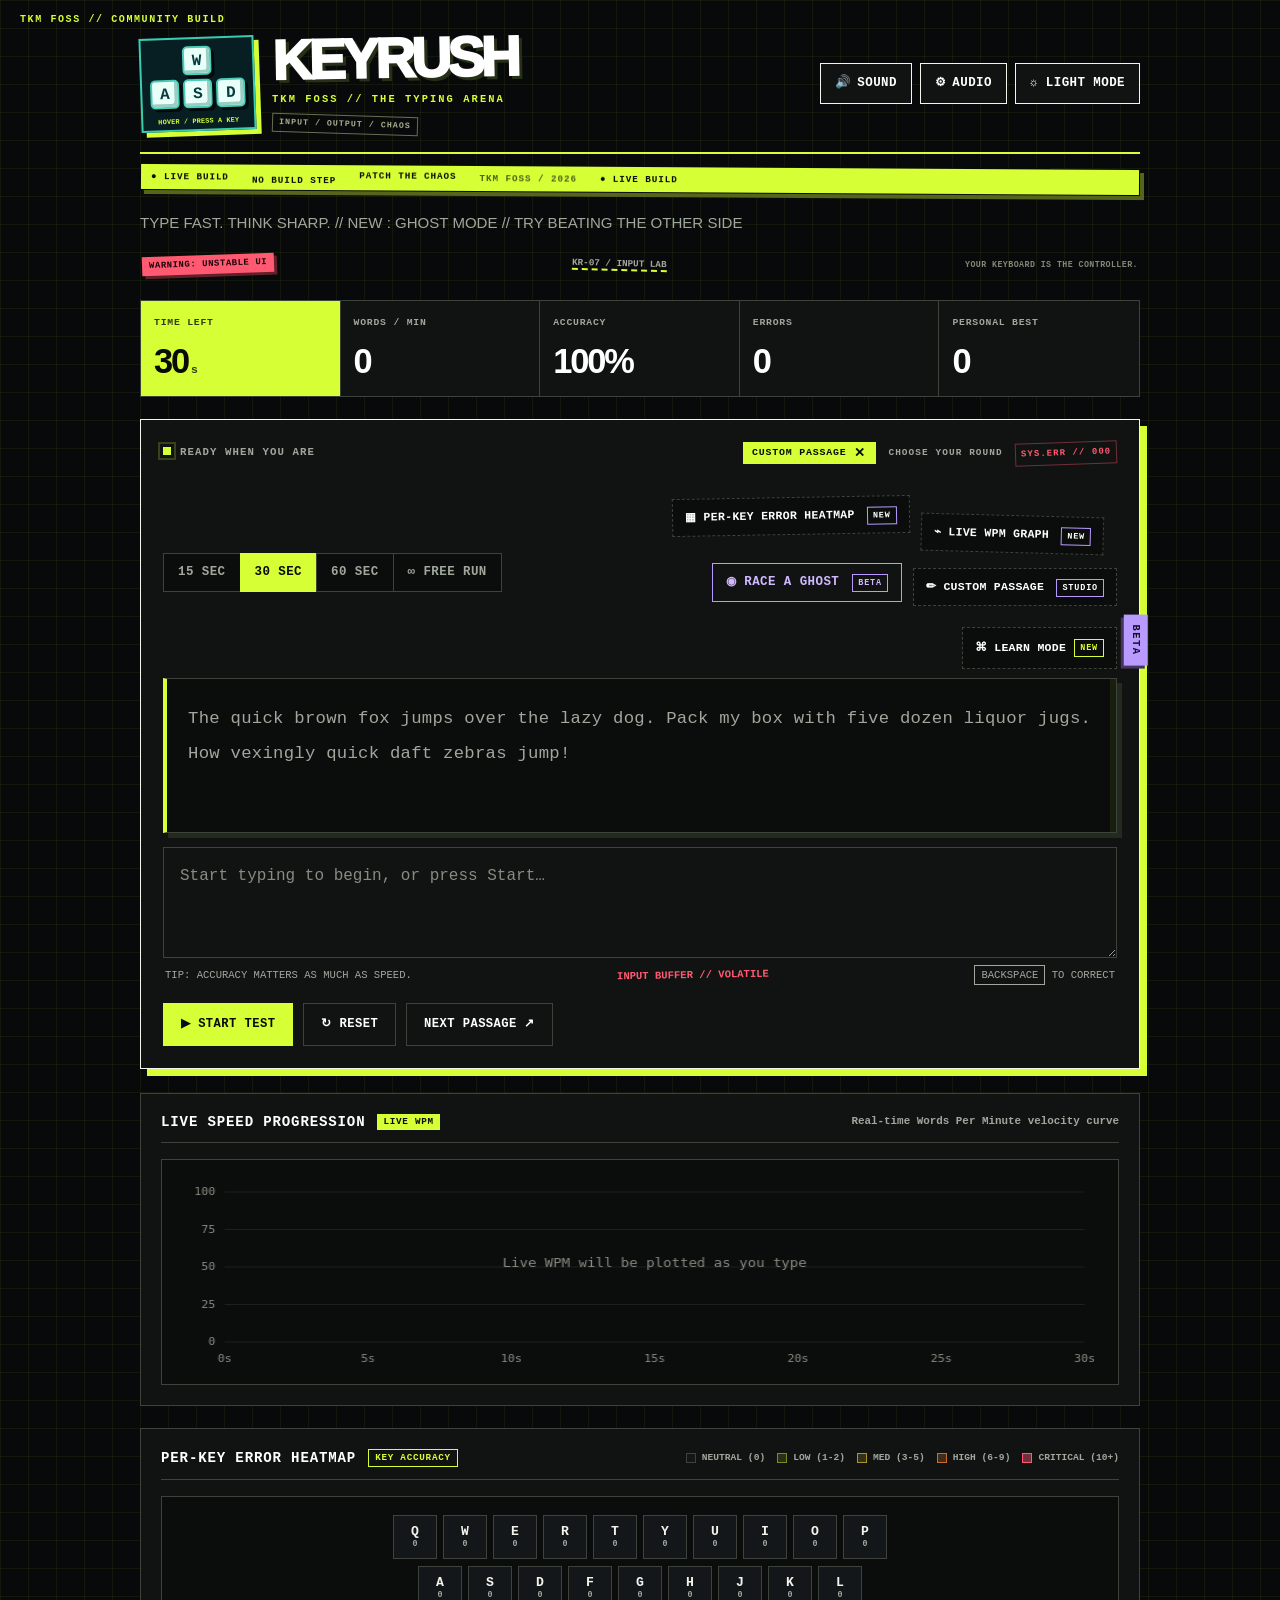
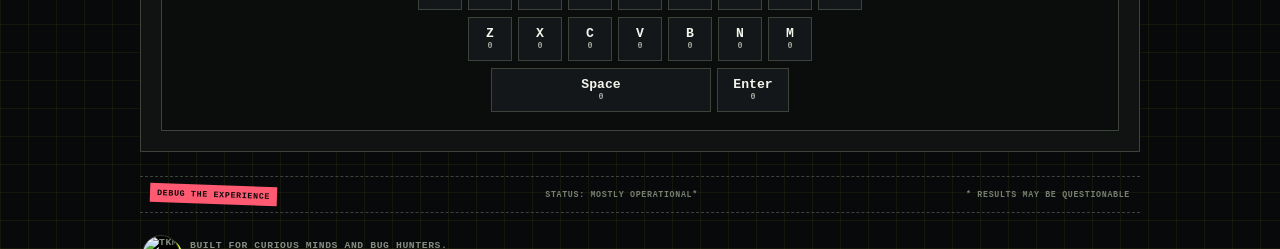
==== commit e872d2df: "feat(learn): introduce topic-based Computer Science Learn Mode (#56) * feat(learn): add learn-conten" ====
--- a/index.html
+++ b/index.html
@@ -66,7 +66,7 @@
           <button id="wpm-graph-btn" class="feature-btn" type="button">⌁ Live WPM graph <span class="soon">NEW</span></button>
           <button id="ghost-btn" class="ghost-btn" type="button">◉ Race a ghost <span class="soon">BETA</span></button>
           <button id="custom-passage-btn" class="feature-btn custom-feature-btn" type="button">✏ Custom passage <span class="soon">STUDIO</span></button>
-          <button id="coach-btn" class="feature-btn coach-feature-btn" type="button">⌁ Training coach <span class="soon">ADAPTIVE</span></button>
+          <a id="learn-mode-link" class="feature-btn learn-mode-link" href="learn.html">⌘ Learn Mode <span class="soon">NEW</span></a>
         </div>
       </div>
       <div id="passage" class="passage" aria-label="Text to type"></div>
@@ -112,36 +112,6 @@
         </div>
         <div id="keyboard-layout" class="keyboard-layout" aria-label="Visual keyboard error distribution"></div>
       </div>
-
-      <div id="coach-card" class="analytics-card coach-card">
-        <div class="card-header">
-          <div class="card-title-group">
-            <h3>Training Signal</h3>
-            <span class="badge coach-badge">ADAPTIVE</span>
-          </div>
-          <div class="coach-header-actions">
-            <span id="coach-session-count" class="card-subtitle">0 SESSIONS LOGGED</span>
-            <button id="reset-coach-btn" class="coach-reset-btn" type="button" title="Clear training coach history">Reset coach</button>
-          </div>
-        </div>
-        <div class="coach-grid">
-          <div class="coach-summary-block">
-            <span class="coach-kicker">CURRENT FOCUS</span>
-            <strong id="coach-focus">Complete a round to calibrate.</strong>
-            <p id="coach-summary">Your repeated errors will become a focused practice drill.</p>
-            <p id="coach-progress" class="coach-progress" aria-live="polite">No focused drill measured yet.</p>
-            <div id="coach-weak-keys" class="coach-weak-keys" aria-label="Current weak keys"></div>
-          </div>
-          <div class="coach-drill-block">
-            <div class="coach-drill-heading">
-              <span class="coach-kicker">NEXT DRILL</span>
-              <span id="coach-drill-level" class="coach-level">CALIBRATION</span>
-            </div>
-            <p id="coach-drill" class="coach-drill">Run a test to generate your first targeted drill.</p>
-            <button id="start-coach-btn" class="btn btn-primary" type="button" disabled>Start focused drill</button>
-          </div>
-        </div>
-      </div>
     </section>
     <div class="bottom-chaos"><span class="tiny-sticker">DEBUG THE EXPERIENCE</span><span>STATUS: MOSTLY OPERATIONAL*</span><span>* RESULTS MAY BE QUESTIONABLE</span></div>
     <footer><span class="foss-credit"><img src="assets/tkm-foss-logo.png" alt="TKM FOSS logo" /><span>Built for curious minds and bug hunters.<small>TKM FOSS COMMUNITY BUILD</small></span></span><span>VANILLA JS · NO DEPENDENCIES</span></footer>
--- a/style.css
+++ b/style.css
@@ -223,93 +223,12 @@
   color: var(--wrong);
   box-shadow: inset 0 0 8px rgba(255, 90, 114, 0.3);
 }
-.intensity-4 .kb-err { 
-  color: var(--wrong); font-weight: 900; 
-}
-.analytics-section{
-  margin-top:24px
-}
-.coach-card{
-  border-left:4px solid var(--accent);
-  box-shadow:5px 5px 0 var(--panel2)
-}
-.coach-badge{
-  background:var(--wrong);
-  color:#19050a;
-}
-.coach-header-actions{
-  display:flex;
-  align-items:center;
-  gap:10px
-}
-.coach-reset-btn{
-  border:1px solid var(--border);
-  background:transparent;
-  color:var(--muted);
-  padding:5px 7px;
-  cursor:pointer;
-  font:800 .58rem/1 ui-monospace,SFMono-Regular,Consolas,monospace;
-  text-transform:uppercase;
-  letter-spacing:.06em
-}
-.coach-reset-btn:hover,.coach-reset-btn:focus-visible{
-  border-color:var(--wrong);
-  color:var(--wrong);
-  outline:none
-}
-  .coach-grid{
-  display:grid;
-  grid-template-columns:minmax(0,1fr) minmax(0,1.25fr);
-  gap:18px
-}
-.coach-summary-block,.coach-drill-block{
-  background:var(--panel2);
-  border:1px solid var(--border);
-  padding:16px
-}
-.coach-summary-block{
-  border-top:3px solid var(--wrong)}
-.coach-drill-block{
-  border-top:3px solid var(--accent)}
-.coach-kicker{
-  display:block;color:var(--muted);font:800 .58rem/1.2 ui-monospace,SFMono-Regular,Consolas,monospace;letter-spacing:.14em;text-transform:uppercase}
-.coach-summary-block strong{
-  display:block;margin:11px 0 7px;color:var(--text);font:900 1.15rem/1.2 ui-monospace,SFMono-Regular,Consolas,monospace;text-transform:uppercase}
-.coach-summary-block p{
-  margin:0;color:var(--muted);font:600 .72rem/1.5 ui-monospace,SFMono-Regular,Consolas,monospace}
-.coach-progress{
-  margin-top:10px!important;
-  color:var(--accent)!important;
-  font-size:.62rem!important;
-  letter-spacing:.04em
-}
-.coach-weak-keys{
-  display:flex;flex-wrap:wrap;gap:7px;margin-top:16px}
-.coach-key-chip,.coach-level{
-  display:inline-block;padding:5px 7px;border:1px solid var(--wrong);color:var(--wrong);font:800 .6rem/1 ui-monospace,SFMono-Regular,Consolas,monospace;letter-spacing:.06em}
-.coach-drill-heading{
-  display:flex;align-items:center;justify-content:space-between;gap:10px}
-.coach-level{
-  border-color:var(--accent);color:var(--accent)}
-.coach-drill{
-  min-height:72px;margin:17px 0;color:var(--text);font:700 .9rem/1.8 ui-monospace,SFMono-Regular,Consolas,monospace;overflow-wrap:anywhere}
-.coach-drill-block .btn{
-  width:100%
-}
-.coach-feature-btn{
-  border-color:var(--wrong);color:var(--wrong)
-}
-body.light-mode .coach-summary-block strong,body.light-mode .coach-drill{
-  color:#2c352e
-}
-body.light-mode .coach-card{
-  box-shadow:5px 5px 0 #bfc6b5
-}
+.intensity-4 .kb-err { color: var(--wrong); font-weight: 900; }
+.analytics-section{margin-top:24px}
 @media (max-width:768px){
   .kb-key{min-width:30px;height:38px;font-size:.72rem}
   .kb-space{min-width:140px}
   .kb-enter{min-width:54px}
-  .coach-grid{grid-template-columns:1fr}
 }
 
 /* ===== GHOST MODE DESIGN ===== */
@@ -2082,3 +2001,8 @@
   0% { height: 4px; }
   100% { height: 18px; }
 }
+
+
+/* Learn Mode entry in the main feature toolbar. */
+.learn-mode-link{display:inline-flex;align-items:center;gap:3px;text-decoration:none}
+.learn-mode-link .soon{border-color:var(--accent);color:var(--accent)}
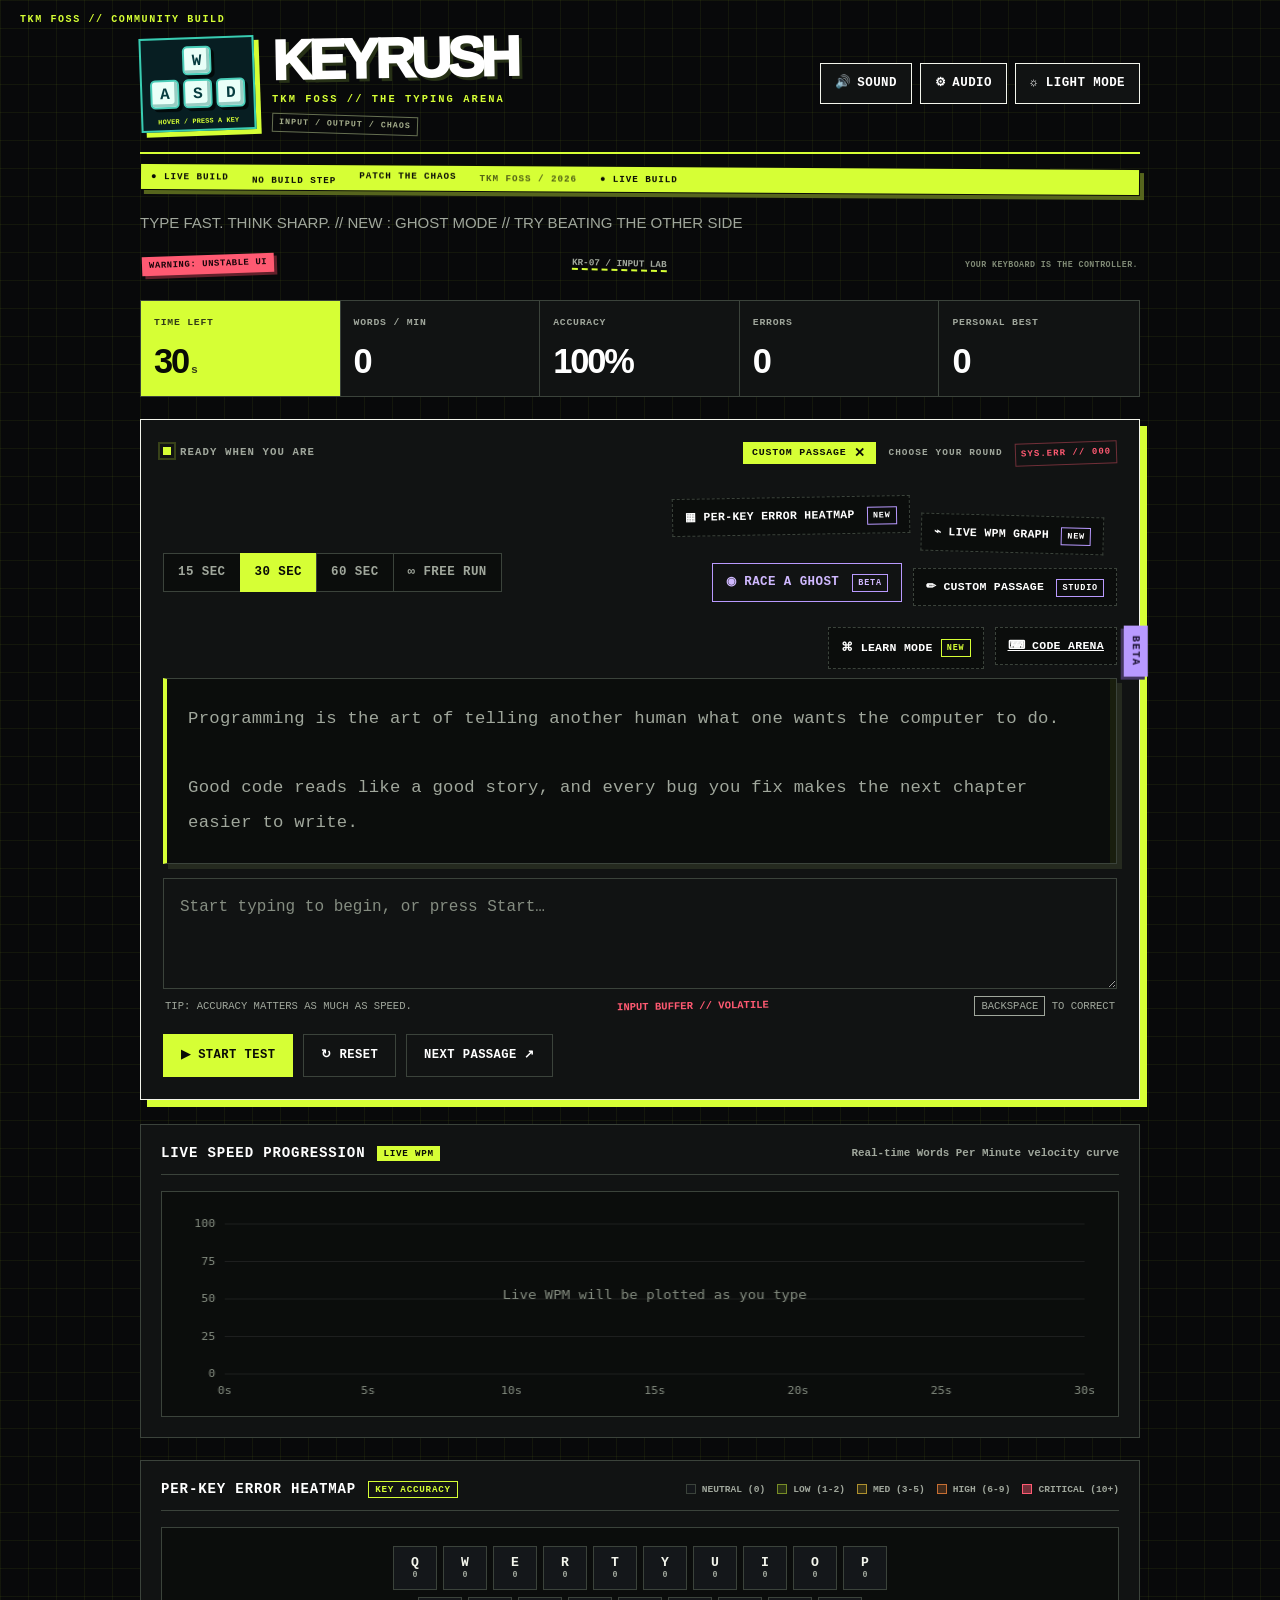
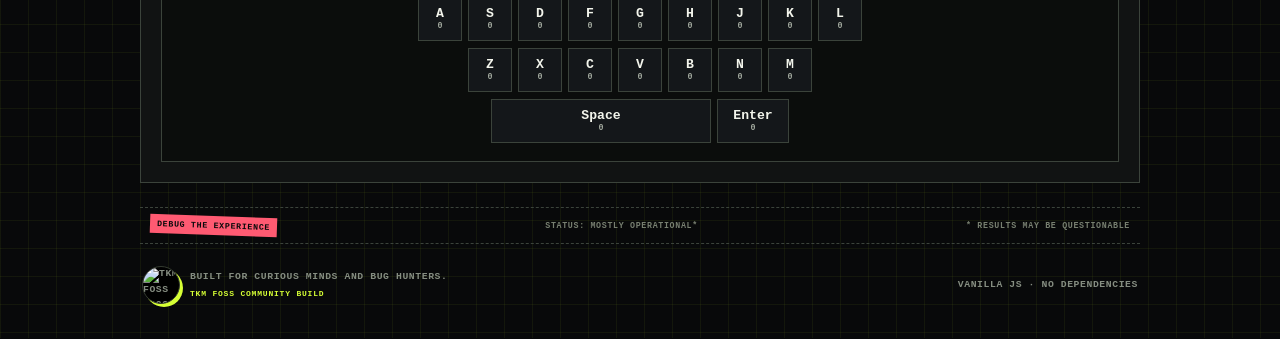
==== commit abec7635: "Merge cd1bc445b56ae5fdcfbe54b67b47d156081f0c06 into 4e2ee6785cce06cc3607be28d80b5fe140a6d8e2" ====
--- a/index.html
+++ b/index.html
@@ -67,6 +67,7 @@
           <button id="ghost-btn" class="ghost-btn" type="button">◉ Race a ghost <span class="soon">BETA</span></button>
           <button id="custom-passage-btn" class="feature-btn custom-feature-btn" type="button">✏ Custom passage <span class="soon">STUDIO</span></button>
           <a id="learn-mode-link" class="feature-btn learn-mode-link" href="learn.html">⌘ Learn Mode <span class="soon">NEW</span></a>
+          <a class="feature-btn" href="code-arena.html">⌨ Code Arena</a>
         </div>
       </div>
       <div id="passage" class="passage" aria-label="Text to type"></div>
